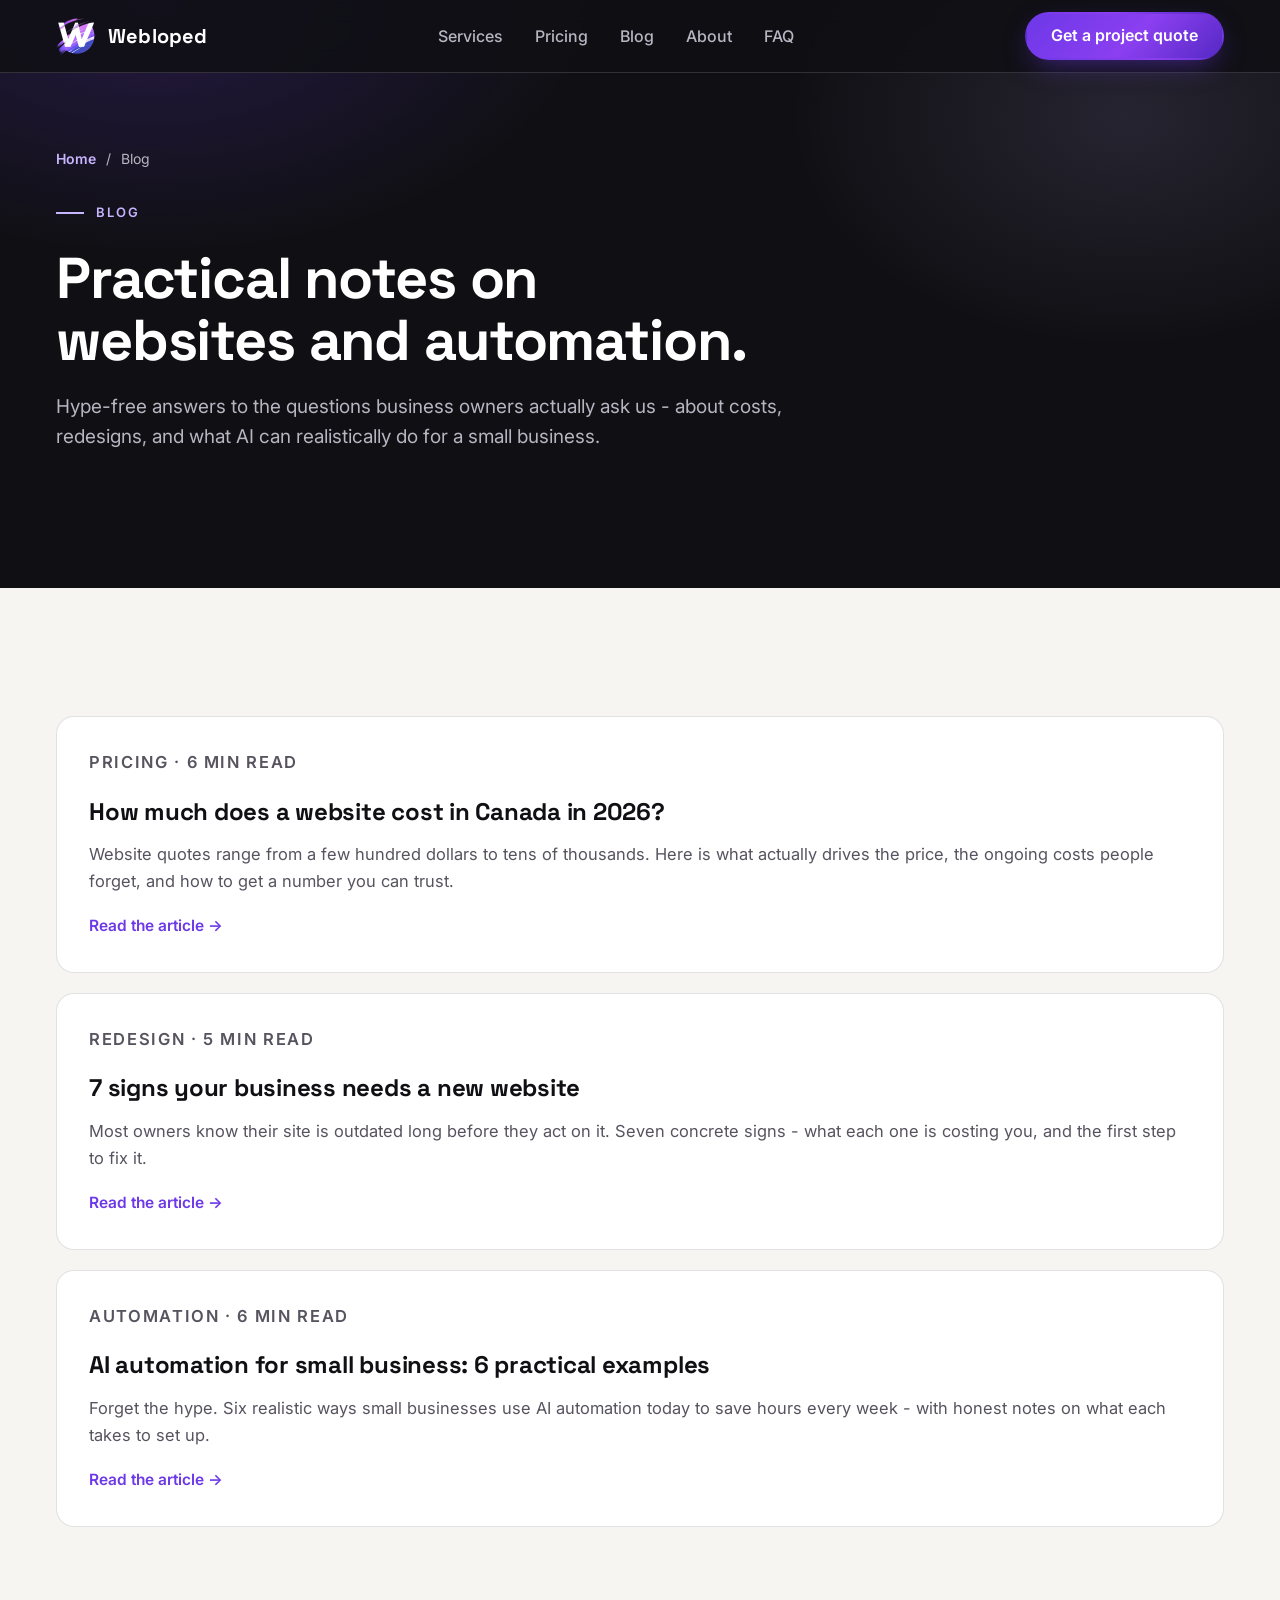
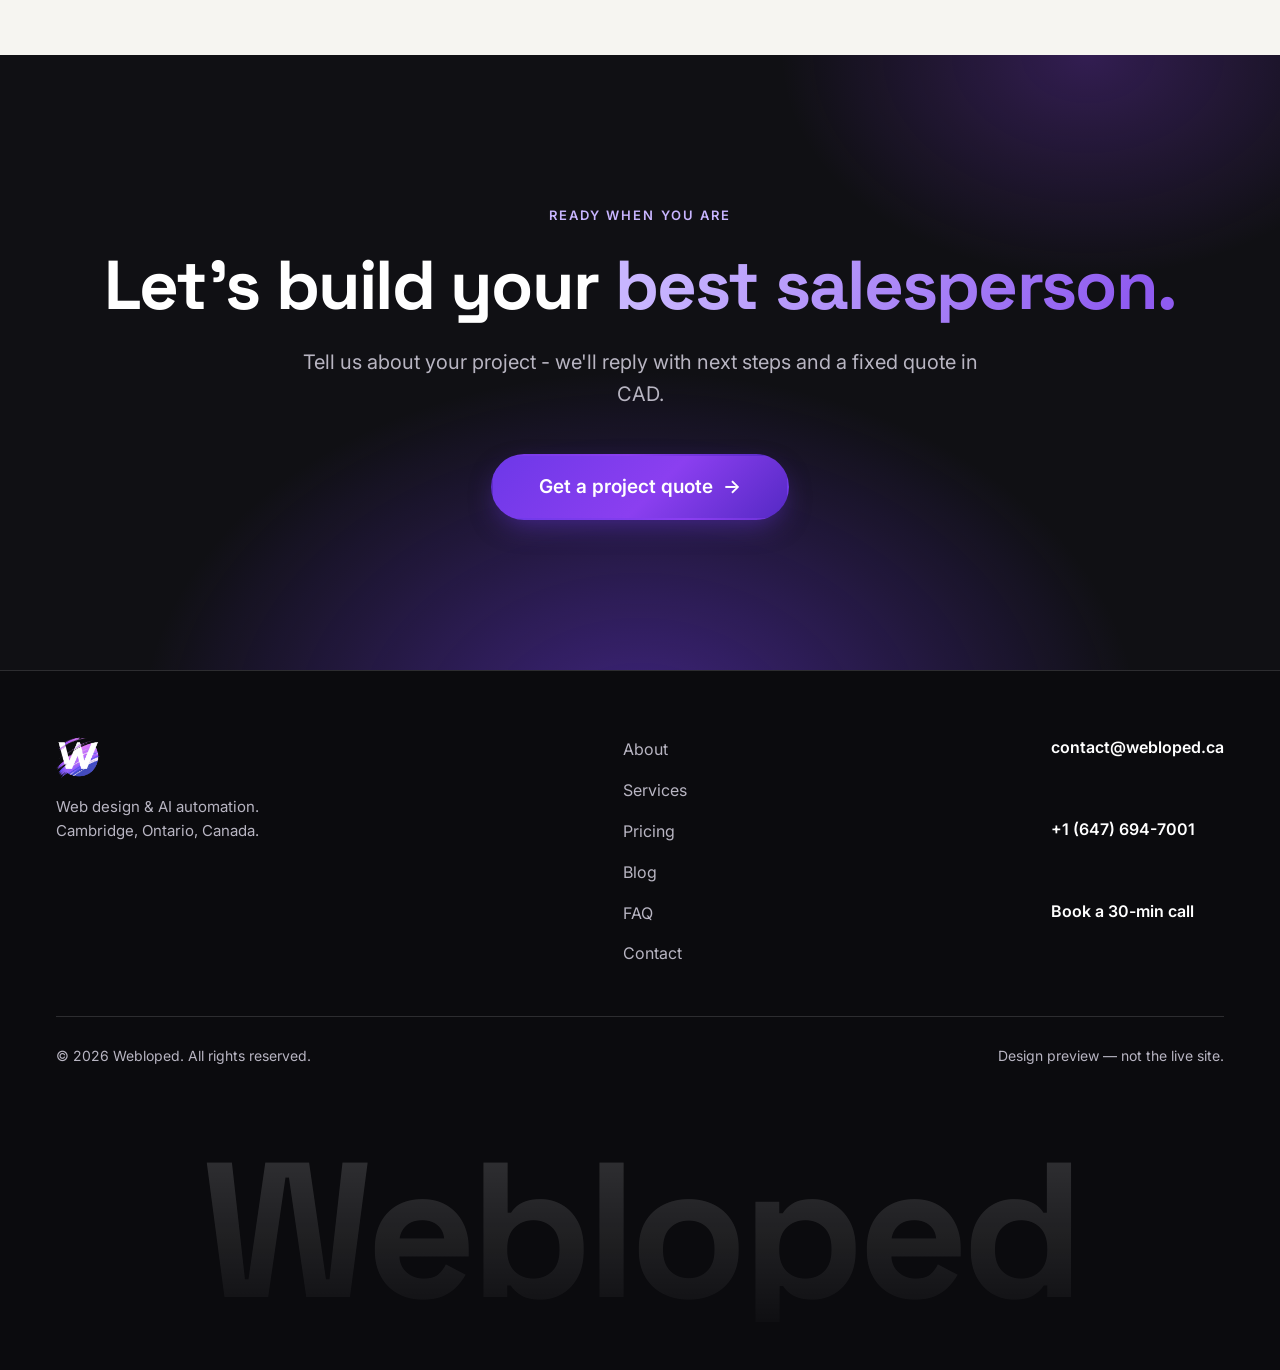
==== blog/index.html @ 127fbd19 "Stage 1: Lenis smooth scroll + vanilla parallax driver - Self-hosted Lenis 1.1.18 (autoRaf) for butt" ====
<!DOCTYPE html>
<html lang="en">
<head>
  <meta charset="UTF-8">
  <meta name="viewport" content="width=device-width, initial-scale=1.0">
  <meta name="robots" content="noindex">
  <title>Blog — practical notes on websites and automation | Webloped</title>
  <meta name="description" content="Practical, hype-free notes on websites, pricing, and AI automation for Canadian small businesses. From the team at Webloped.">
  <link rel="canonical" href="https://webloped.ca/blog/">
  <meta property="og:type" content="website">
  <meta property="og:site_name" content="Webloped">
  <meta property="og:title" content="Blog — practical notes on websites and automation | Webloped">
  <meta property="og:url" content="https://webloped.ca/blog/">
  <meta property="og:image" content="https://webloped.ca/assets/img/og-card.jpg">
  <link rel="icon" href="../assets/img/logo.png">
  <link rel="preconnect" href="https://fonts.googleapis.com">
  <link rel="preconnect" href="https://fonts.gstatic.com" crossorigin>
  <link href="https://fonts.googleapis.com/css2?family=Inter:wght@400;500;600;700&family=Space+Grotesk:wght@500;600;700&display=swap" rel="stylesheet">
  <link rel="stylesheet" href="../css/style.css">
</head>
<body>
  <a class="skip-link" href="#main">Skip to content</a>

  <header class="site-header on-dark">
    <div class="wrap header-inner">
      <a class="brand" href="../index.html" aria-label="Webloped — home">
        <img src="../assets/img/logo-w.png" alt="" width="40" height="40">
        <span class="brand-name">Webloped</span>
      </a>
      <nav class="site-nav" id="siteNav" aria-label="Primary">
        <ul>
          <li><a href="../services.html">Services</a></li>
          <li><a href="../pricing.html">Pricing</a></li>
          <li><a href="index.html" aria-current="page">Blog</a></li>
          <li><a href="../about.html">About</a></li>
          <li><a href="../index.html#faq">FAQ</a></li>
        </ul>
      </nav>
      <a class="btn btn-primary header-cta" href="../contact.html">Get a project quote</a>
      <button class="nav-toggle" id="navToggle" aria-expanded="false" aria-controls="siteNav" aria-label="Open menu">
        <svg width="22" height="16" viewBox="0 0 22 16" fill="none" aria-hidden="true">
          <path d="M1 1h20M1 8h20M1 15h20" stroke="currentColor" stroke-width="2" stroke-linecap="round"/>
        </svg>
      </button>
    </div>
  </header>

  <main id="main">
    <section class="page-hero on-dark" aria-labelledby="page-title">
      <div class="wrap">
        <nav class="case-crumb" aria-label="Breadcrumb">
          <a href="../index.html">Home</a>
          <span aria-hidden="true">/</span>
          <span aria-current="page">Blog</span>
        </nav>
        <div class="section-head">
          <p class="eyebrow">Blog</p>
          <h1 id="page-title">Practical notes on websites and automation.</h1>
          <p class="section-lede">Hype-free answers to the questions business owners actually ask us - about costs, redesigns, and what AI can realistically do for a small business.</p>
        </div>
      </div>
    </section>

    <section class="section" aria-label="Blog posts">
      <div class="wrap">
        <div class="post-list">
          <a class="post-card" href="how-much-does-a-website-cost-in-canada.html">
            <p class="post-meta">Pricing · 6 min read</p>
            <h2>How much does a website cost in Canada in 2026?</h2>
            <p>Website quotes range from a few hundred dollars to tens of thousands. Here is what actually drives the price, the ongoing costs people forget, and how to get a number you can trust.</p>
            <span class="read-more">Read the article <span aria-hidden="true">→</span></span>
          </a>
          <a class="post-card" href="signs-your-business-needs-new-website.html">
            <p class="post-meta">Redesign · 5 min read</p>
            <h2>7 signs your business needs a new website</h2>
            <p>Most owners know their site is outdated long before they act on it. Seven concrete signs - what each one is costing you, and the first step to fix it.</p>
            <span class="read-more">Read the article <span aria-hidden="true">→</span></span>
          </a>
          <a class="post-card" href="ai-automation-for-small-business.html">
            <p class="post-meta">Automation · 6 min read</p>
            <h2>AI automation for small business: 6 practical examples</h2>
            <p>Forget the hype. Six realistic ways small businesses use AI automation today to save hours every week - with honest notes on what each takes to set up.</p>
            <span class="read-more">Read the article <span aria-hidden="true">→</span></span>
          </a>
        </div>
      </div>
    </section>

    <section class="cta-band on-dark" aria-labelledby="cta-title">
      <div class="wrap cta-inner">
        <p class="eyebrow">Ready when you are</p>
        <h2 id="cta-title">Let's build your <span class="grad-text">best salesperson.</span></h2>
        <p class="cta-sub">Tell us about your project - we'll reply with next steps and a fixed quote in CAD.</p>
        <a class="btn btn-primary btn-lg" href="../contact.html">Get a project quote <span class="arrow" aria-hidden="true">→</span></a>
      </div>
    </section>
  </main>

  <footer class="site-footer on-dark">
    <div class="wrap">
      <div class="footer-grid">
        <div class="footer-brand">
          <img src="../assets/img/logo-w.png" alt="" width="44" height="44">
          <p>Web design &amp; AI automation.<br>Cambridge, Ontario, Canada.</p>
        </div>
        <nav class="footer-nav" aria-label="Footer">
          <ul>
            <li><a href="../about.html">About</a></li>
            <li><a href="../services.html">Services</a></li>
            <li><a href="../pricing.html">Pricing</a></li>
            <li><a href="index.html" aria-current="page">Blog</a></li>
            <li><a href="../index.html#faq">FAQ</a></li>
            <li><a href="../contact.html">Contact</a></li>
          </ul>
        </nav>
        <div class="footer-contact">
          <a href="mailto:contact@webloped.ca">contact@webloped.ca</a>
          <a href="tel:+16476947001">+1 (647) 694-7001</a>
          <a href="https://calendly.com/webloped/30min" target="_blank" rel="noopener">Book a 30-min call</a>
        </div>
      </div>
      <div class="footer-base">
        <span>© 2026 Webloped. All rights reserved.</span>
        <span>Design preview — not the live site.</span>
      </div>
      <p class="footer-word" aria-hidden="true">Webloped</p>
    </div>
  </footer>

  <script src="../js/main.js" defer></script>
</body>
</html>
---- css/style.css ----
/* Webloped v4 — Digital Workshop static foundation (Stage 2)
   Tokens: ink #101014, paper #F6F5F1, white #FFFFFF, violet #6D38E8,
   lilac #C8B5FF, muted-dark #B8B5C2, muted-light #57535F */

:root {
  --ink: #101014;
  --ink-2: #17171c;
  --paper: #F6F5F1;
  --paper-deep: #ECEAE3;
  --white: #FFFFFF;
  --violet: #6D38E8;
  --violet-deep: #5529c4;
  --lilac: #C8B5FF;
  --muted-dark: #B8B5C2;
  --muted-light: #57535F;
  --line-light: rgba(16, 16, 20, 0.12);
  --line-dark: rgba(255, 255, 255, 0.14);
  --font-display: "Space Grotesk", "Inter", system-ui, -apple-system, "Segoe UI", sans-serif;
  --font-body: "Inter", system-ui, -apple-system, "Segoe UI", sans-serif;
  --radius-media: 16px;
  --ease: 180ms ease;
}

*, *::before, *::after { box-sizing: border-box; }

html { scroll-behavior: smooth; }

/* ---------- Stage 1: Lenis smooth-scroll base ---------- */
html.lenis, html.lenis body { height: auto; }
.lenis.lenis-smooth { scroll-behavior: auto !important; }
.lenis.lenis-smooth [data-lenis-prevent] { overscroll-behavior: contain; }
.lenis.lenis-stopped { overflow: hidden; }
html.lenis-on { scroll-behavior: auto; }

body {
  margin: 0;
  font-family: var(--font-body);
  font-size: 18px;
  line-height: 1.6;
  color: var(--ink);
  background: var(--paper);
  -webkit-font-smoothing: antialiased;
}

img { max-width: 100%; height: auto; display: block; }

/* ---------- accessibility scaffolding ---------- */
.skip-link {
  position: absolute; left: 16px; top: -64px; z-index: 200;
  background: var(--violet); color: #fff; padding: 12px 20px;
  border-radius: 999px; text-decoration: none; font-weight: 600;
  transition: top var(--ease);
}
.skip-link:focus { top: 12px; }

:focus-visible {
  outline: 3px solid var(--violet);
  outline-offset: 3px;
  border-radius: 4px;
}
.on-dark :focus-visible, .on-dark:focus-visible {
  outline-color: var(--lilac);
}

@media (prefers-reduced-motion: reduce) {
  html { scroll-behavior: auto; }
  *, *::before, *::after { transition: none !important; }
}

/* ---------- layout primitives ---------- */
.wrap {
  max-width: 1280px;
  margin: 0 auto;
  padding-left: 56px;
  padding-right: 56px;
}
section { scroll-margin-top: 84px; }
.section { padding: 128px 0; }
.section-sm { padding: 96px 0; }

.eyebrow {
  font-size: 13px; font-weight: 600;
  letter-spacing: 0.16em; text-transform: uppercase;
  color: var(--violet); margin: 0 0 24px;
  display: flex; align-items: center; gap: 12px;
}
.eyebrow::before {
  content: ""; width: 28px; height: 2px; background: var(--violet); flex: none;
}
.on-dark .eyebrow { color: var(--lilac); }
.on-dark .eyebrow::before { background: var(--lilac); }

h1, h2, h3 { font-family: var(--font-display); margin: 0; text-wrap: balance; }
.section-title {
  font-size: clamp(2.1rem, 4.2vw, 3.4rem);
  line-height: 1.06; letter-spacing: -0.02em;
  margin: 0 0 24px; max-width: 16ch;
}
.section-lede {
  font-size: 19px; line-height: 1.6; margin: 0;
  max-width: 56ch; color: var(--muted-light);
}
.on-dark .section-lede { color: var(--muted-dark); }

.section-head { margin-bottom: 64px; max-width: 860px; }

/* ---------- buttons ---------- */
.btn {
  display: inline-flex; align-items: center; gap: 10px;
  font-family: var(--font-body); font-weight: 600; font-size: 17px;
  padding: 16px 32px; border-radius: 999px; text-decoration: none;
  border: 2px solid transparent; cursor: pointer;
  transition: background-color var(--ease), color var(--ease), border-color var(--ease);
  line-height: 1.2;
}
.btn-primary { background: var(--violet); color: #fff; }
.btn-primary:hover { background: var(--violet-deep); }
.btn-ghost { border-color: var(--line-dark); color: #fff; background: transparent; }
.btn-ghost:hover { border-color: var(--lilac); color: var(--lilac); }
.btn-ghost-light { border-color: var(--line-light); color: var(--ink); }
.btn-ghost-light:hover { border-color: var(--violet); color: var(--violet); }
.btn .arrow { transition: none; }

/* ---------- header ---------- */
.site-header {
  position: fixed; inset: 0 0 auto 0; z-index: 100;
  background: rgba(16, 16, 20, 0.86);
  -webkit-backdrop-filter: blur(12px); backdrop-filter: blur(12px);
  border-bottom: 1px solid var(--line-dark);
}
.header-inner {
  display: flex; align-items: center; justify-content: space-between;
  height: 72px; gap: 24px;
}
.brand { display: inline-flex; align-items: center; gap: 12px; text-decoration: none; }
.brand img { width: 40px; height: 40px; }
.brand-name { font-family: var(--font-display); font-weight: 700; font-size: 20px; color: #fff; letter-spacing: 0.01em; }

.site-nav ul {
  display: flex; gap: 32px; list-style: none; margin: 0; padding: 0;
}
.site-nav a {
  color: var(--muted-dark); text-decoration: none; font-size: 16px; font-weight: 500;
  transition: color var(--ease); padding: 8px 0;
}
.site-nav a:hover { color: #fff; }
.header-cta { padding: 12px 24px; font-size: 16px; }

.nav-toggle {
  display: none; background: none; border: 1px solid var(--line-dark);
  border-radius: 10px; padding: 10px 12px; cursor: pointer; color: #fff;
}
.nav-toggle svg { display: block; }

/* ---------- hero ---------- */
.hero {
  background: var(--ink); color: #fff;
  padding: 172px 0 128px; position: relative; overflow: hidden;
}
.hero-grid {
  display: grid; grid-template-columns: 7fr 5fr; gap: 64px; align-items: center;
}
.hero-eyebrow {
  font-size: 14px; font-weight: 600; letter-spacing: 0.14em; text-transform: uppercase;
  color: var(--lilac); margin: 0 0 28px;
}
.hero h1 {
  font-size: clamp(2.9rem, 6.2vw, 5.9rem);
  line-height: 1.0; letter-spacing: -0.025em; font-weight: 700;
  margin: 0 0 28px; color: #fff;
}
.hero h1 .accent { color: var(--lilac); }
.hero-sub {
  font-size: 20px; line-height: 1.6; color: var(--muted-dark);
  margin: 0 0 40px; max-width: 46ch;
}
.hero-ctas { display: flex; gap: 16px; flex-wrap: wrap; }
.hero-note {
  margin: 40px 0 0; font-size: 15px; color: var(--muted-dark);
  border-top: 1px solid var(--line-dark); padding-top: 24px; max-width: 52ch;
}

/* --- layered website poster (pure CSS, static, decorative) --- */
.assembly {
  perspective: 1400px; display: flex; justify-content: center;
  padding: 24px 0; min-height: 560px; align-items: center;
}
.assembly-stage {
  position: relative; width: 380px; height: 480px;
  transform-style: preserve-3d;
  transform: rotateX(52deg) rotateZ(-36deg);
}
.layer {
  position: absolute; inset: 0; border-radius: var(--radius-media);
  box-shadow: 0 34px 70px rgba(0, 0, 0, 0.5);
  border: 1px solid rgba(255, 255, 255, 0.09);
}
.layer-grid {
  background:
    repeating-linear-gradient(0deg, rgba(200,181,255,0.10) 0 1px, transparent 1px 32px),
    repeating-linear-gradient(90deg, rgba(200,181,255,0.10) 0 1px, transparent 1px 32px),
    #17171d;
  transform: translateZ(0px);
}
.layer-content { background: var(--paper); transform: translateZ(52px); padding: 30px 28px; }
.bar { border-radius: 6px; }
.bar-title { height: 22px; width: 62%; background: var(--ink); margin-bottom: 22px; }
.bar-line { height: 12px; background: #cfccc2; margin-bottom: 12px; }
.bar-line.short { width: 55%; }
.bar-row { display: flex; gap: 12px; margin-top: 26px; }
.bar-chip { height: 44px; flex: 1; background: #e2dfd6; border-radius: 10px; }
.layer-image {
  background: linear-gradient(135deg, var(--violet) 0%, #8f5bf0 55%, var(--lilac) 100%);
  transform: translateZ(104px);
}
.layer-image::after {
  content: ""; position: absolute; left: 34px; top: 34px; right: 34px; bottom: 34px;
  border-radius: 12px; border: 2px solid rgba(255,255,255,0.35);
}
.layer-ui { transform: translateZ(156px); background: transparent; border: none; box-shadow: none; }
.ui-card {
  position: absolute; background: rgba(255,255,255,0.96); border-radius: 12px;
  box-shadow: 0 18px 40px rgba(0,0,0,0.35);
}
.ui-card.a { left: 30px; top: 40px; width: 150px; height: 96px; transform: translateZ(18px); }
.ui-card.b { right: 26px; top: 170px; width: 170px; height: 110px; transform: translateZ(34px); }
.ui-pill {
  position: absolute; left: 44px; bottom: 52px; width: 150px; height: 46px;
  background: var(--violet); border-radius: 999px; transform: translateZ(52px);
  box-shadow: 0 14px 30px rgba(109, 56, 232, 0.55);
}
.signal {
  position: absolute; inset: -40px; transform: translateZ(210px);
  filter: drop-shadow(0 0 10px rgba(109, 56, 232, 0.9));
  pointer-events: none;
}
.assembly-caption {
  text-align: center; color: var(--muted-dark); font-size: 14px; margin: 8px 0 0;
}

/* ---------- selected work ---------- */
.work { background: var(--paper); }
.work-block {
  display: grid; grid-template-columns: 7fr 5fr; gap: 64px; align-items: center;
  padding: 64px 0; border-top: 1px solid var(--line-light);
}
.work-block:first-of-type { border-top: none; padding-top: 8px; }
.work-block.flip { grid-template-columns: 5fr 7fr; }
.work-block.flip .work-visual { order: 2; }

.work-visual {
  border-radius: var(--radius-media); overflow: hidden;
  min-height: 380px; display: flex; align-items: center; justify-content: center;
  text-align: center; padding: 48px;
}
.work-visual.placeholder {
  background: var(--paper-deep);
  border: 2px dashed rgba(109, 56, 232, 0.45);
}
.placeholder-tag {
  display: inline-block; font-size: 13px; font-weight: 700; letter-spacing: 0.14em;
  text-transform: uppercase; color: var(--violet);
  border: 1px solid var(--violet); border-radius: 999px; padding: 8px 18px; margin-bottom: 20px;
}
.work-visual.placeholder p { color: var(--muted-light); font-size: 17px; max-width: 34ch; margin: 0; }

.work-index {
  font-family: var(--font-display); font-size: 15px; font-weight: 700;
  letter-spacing: 0.12em; color: var(--violet); margin: 0 0 16px;
}
.work-block h3 {
  font-size: clamp(1.7rem, 2.6vw, 2.4rem); line-height: 1.12; letter-spacing: -0.015em;
  margin: 0 0 24px;
}
.case-schema { margin: 0; display: grid; gap: 18px; }
.case-schema > div { display: grid; grid-template-columns: 130px 1fr; gap: 16px; }
.case-schema dt { font-size: 13px; font-weight: 700; letter-spacing: 0.1em; text-transform: uppercase; color: var(--muted-light); padding-top: 4px; }
.case-schema dd { margin: 0; font-size: 17px; color: var(--ink); }
.case-schema dd.pending { color: var(--muted-light); font-style: italic; }

/* ---------- workshop (interactive 3D assembly — Stage 4) ---------- */
.workshop { background: var(--ink); color: #fff; }
.stage-list {
  display: grid; grid-template-columns: repeat(4, 1fr); gap: 32px;
  margin: 0; padding: 0; list-style: none; counter-reset: stage;
}
.stage {
  border-top: 2px solid var(--line-dark); padding-top: 28px;
  display: flex; flex-direction: column; gap: 14px;
}
.stage-num {
  font-family: var(--font-display); font-size: 15px; font-weight: 700;
  letter-spacing: 0.12em; color: var(--lilac);
}
.stage h3 { font-size: 1.45rem; letter-spacing: -0.01em; }
.stage p { margin: 0; color: var(--muted-dark); font-size: 16.5px; }
.stage-figure {
  margin-top: auto; padding-top: 20px;
  aspect-ratio: 4/3; border-radius: 12px;
  background: linear-gradient(160deg, #1d1d24 0%, #141419 100%);
  border: 1px solid var(--line-dark);
  display: flex; align-items: center; justify-content: center;
  color: var(--muted-dark); font-size: 14px; text-align: center; padding: 20px;
}

/* ---------- services ---------- */
.services { background: var(--paper); }
.service-groups { display: grid; grid-template-columns: repeat(3, 1fr); gap: 32px; }
.service-group {
  border-top: 2px solid var(--ink); padding-top: 28px;
  display: flex; flex-direction: column; gap: 8px;
}
.service-group h3 { font-size: 1.5rem; letter-spacing: -0.01em; margin-bottom: 8px; }
.service-media {
  overflow: hidden; border-radius: 12px; border: 1px solid var(--line-light);
  margin-bottom: 14px; aspect-ratio: 16 / 9;
  box-shadow: var(--shadow-card);
  transition: box-shadow 300ms ease;
}
.service-visual {
  width: 100%; height: 100%; object-fit: cover; display: block;
  scale: 1.16; /* headroom for the scrubbed parallax drift */
  transition: scale 500ms cubic-bezier(0.16, 0.7, 0.2, 1);
  will-change: transform;
}
.service-group > p { color: var(--muted-light); font-size: 16.5px; margin: 0 0 12px; }
.service-group ul { margin: 0; padding: 0; list-style: none; display: grid; gap: 12px; }
.service-group li {
  font-size: 16.5px; padding-left: 26px; position: relative; color: var(--ink);
}
.service-group li::before {
  content: ""; position: absolute; left: 0; top: 0.62em;
  width: 12px; height: 2px; background: var(--violet);
}

/* ---------- process ---------- */
.process { background: var(--white); border-top: 1px solid var(--line-light); border-bottom: 1px solid var(--line-light); }
.process-steps { display: grid; grid-template-columns: repeat(3, 1fr); gap: 32px; margin: 0; padding: 0; list-style: none; }
.process-step { padding: 32px; border: 1px solid var(--line-light); border-radius: var(--radius-media); background: var(--paper); }
.process-step .step-n {
  font-family: var(--font-display); font-weight: 700; font-size: 14px;
  letter-spacing: 0.14em; color: var(--violet); margin-bottom: 16px; display: block;
}
.process-step h3 { font-size: 1.4rem; margin-bottom: 12px; }
.process-step p { margin: 0 0 16px; color: var(--muted-light); font-size: 16.5px; }
.process-step ul { margin: 0; padding-left: 20px; color: var(--muted-light); font-size: 16px; display: grid; gap: 8px; }

/* ---------- people ---------- */
.people { background: var(--paper); }
.people-grid { display: grid; grid-template-columns: 1fr 1fr; gap: 32px; }
.person {
  display: grid; grid-template-columns: 200px 1fr; gap: 32px; align-items: center;
  background: var(--white); border: 1px solid var(--line-light);
  border-radius: var(--radius-media); padding: 32px;
}
.person img { border-radius: 12px; aspect-ratio: 4/5; object-fit: cover; width: 100%; }
.person h3 { font-size: 1.5rem; margin-bottom: 6px; }
.person .role { color: var(--violet); font-weight: 600; font-size: 16px; margin: 0 0 12px; }
.person p { color: var(--muted-light); font-size: 16.5px; margin: 0; }

/* ---------- investment & FAQ ---------- */
.invest { background: var(--white); border-top: 1px solid var(--line-light); }
.invest-card {
  background: var(--ink); color: #fff; border-radius: 20px;
  padding: 56px; display: grid; grid-template-columns: 1fr 1fr; gap: 48px; align-items: center;
  margin-bottom: 80px;
}
.invest-card h2 { font-size: clamp(1.6rem, 2.6vw, 2.2rem); letter-spacing: -0.015em; margin-bottom: 16px; }
.invest-card p { color: var(--muted-dark); margin: 0 0 28px; max-width: 44ch; }

.faq-list { display: grid; gap: 16px; max-width: 860px; }
.faq-list details {
  border: 1px solid var(--line-light); border-radius: 14px; background: var(--paper);
  padding: 0; overflow: hidden;
}
.faq-list summary {
  cursor: pointer; padding: 24px 28px; font-weight: 600; font-size: 18px;
  font-family: var(--font-display); list-style: none;
  display: flex; justify-content: space-between; align-items: center; gap: 16px;
}
.faq-list summary::-webkit-details-marker { display: none; }
.faq-list summary::after {
  content: "+"; font-size: 26px; font-weight: 400; color: var(--violet); flex: none;
  transition: transform var(--ease);
}
.faq-list details[open] summary::after { transform: rotate(45deg); }
.faq-list details .faq-a { padding: 0 28px 28px; color: var(--muted-light); font-size: 17px; max-width: 68ch; }
.faq-list details .faq-a p { margin: 0 0 12px; }
.faq-list details .faq-a p:last-child { margin-bottom: 0; }

/* ---------- contact ---------- */
.contact { background: var(--ink); color: #fff; }
.contact-grid { display: grid; grid-template-columns: 5fr 6fr; gap: 80px; align-items: start; }
.contact-rows { display: grid; gap: 0; margin-top: 40px; border-top: 1px solid var(--line-dark); }
.contact-row {
  display: flex; justify-content: space-between; align-items: center; gap: 24px;
  padding: 22px 0; border-bottom: 1px solid var(--line-dark); text-decoration: none;
}
.contact-row .label { color: var(--muted-dark); font-size: 15px; }
.contact-row .value { color: #fff; font-weight: 600; font-size: 18px; text-align: right; }
a.contact-row:hover .value { color: var(--lilac); }

.contact-form {
  background: var(--ink-2); border: 1px solid var(--line-dark);
  border-radius: 20px; padding: 48px;
}
.field { margin-bottom: 24px; }
.field label { display: block; font-weight: 600; font-size: 16px; margin-bottom: 10px; }
.field .opt { color: var(--muted-dark); font-weight: 400; }
.field input, .field textarea, .field select {
  width: 100%; background: var(--ink); border: 1px solid var(--line-dark);
  border-radius: 12px; color: #fff; font: inherit; font-size: 16.5px;
  padding: 14px 18px;
}
.field textarea { min-height: 140px; resize: vertical; }
.field select {
  appearance: none; -webkit-appearance: none;
  background-image: url("data:image/svg+xml;utf8,<svg xmlns='http://www.w3.org/2000/svg' width='14' height='9' viewBox='0 0 14 9'><path d='M1 1l6 6 6-6' fill='none' stroke='%23C8B5FF' stroke-width='2' stroke-linecap='round'/></svg>");
  background-repeat: no-repeat; background-position: right 18px center;
  padding-right: 48px; cursor: pointer;
}
.field input:focus, .field textarea:focus, .field select:focus {
  outline: 3px solid var(--lilac); outline-offset: 2px; border-color: var(--lilac);
}
.form-note { font-size: 15px; color: var(--muted-dark); margin: 20px 0 0; }
.form-note a { color: var(--lilac); }
.form-status { font-size: 15px; color: var(--lilac); margin: 16px 0 0; min-height: 1.5em; }
.form-errors {
  border: 2px solid #e05555; border-radius: 12px; padding: 18px 22px;
  margin-bottom: 24px; color: #fff; background: rgba(224, 85, 85, 0.08);
}
.form-errors strong { display: block; margin-bottom: 8px; }
.form-errors ul { margin: 0; padding-left: 20px; display: grid; gap: 6px; }
.form-errors a { color: #ffb3b3; }

/* ---------- footer ---------- */
.site-footer { background: #0b0b0e; color: var(--muted-dark); padding: 64px 0 40px; border-top: 1px solid var(--line-dark); }
.footer-grid { display: flex; justify-content: space-between; gap: 48px; flex-wrap: wrap; margin-bottom: 48px; }
.footer-brand img { width: 44px; height: 44px; margin-bottom: 16px; }
.footer-brand p { margin: 0; font-size: 15px; max-width: 30ch; }
.footer-nav ul { list-style: none; margin: 0; padding: 0; display: grid; gap: 12px; }
.footer-nav a { color: var(--muted-dark); text-decoration: none; font-size: 16px; }
.footer-nav a:hover { color: #fff; }
.footer-contact { display: grid; gap: 12px; font-size: 16px; }
.footer-contact a { color: #fff; text-decoration: none; font-weight: 600; }
.footer-contact a:hover { color: var(--lilac); }
.footer-base {
  border-top: 1px solid var(--line-dark); padding-top: 28px;
  display: flex; justify-content: space-between; gap: 16px; flex-wrap: wrap;
  font-size: 14px;
}

/* ---------- service strip (included-in-every-project) ---------- */
.service-strip {
  margin-top: 64px; border: 1px solid var(--line-light); border-radius: var(--radius-media);
  background: var(--white); padding: 48px; display: grid; grid-template-columns: 240px 1fr; gap: 48px;
}
.service-strip h3 { font-size: 1.35rem; letter-spacing: -0.01em; }
.service-strip ul { margin: 0; padding: 0; list-style: none; display: grid; gap: 20px; }
.service-strip li { font-size: 16.5px; color: var(--muted-light); max-width: 64ch; }
.service-strip li strong { color: var(--ink); }
.service-strip li::marker { content: none; }

/* ---------- work link under case schema ---------- */
.work-link { margin: 28px 0 0; font-size: 17px; font-weight: 600; }
.work-link a { color: var(--violet); text-decoration: none; border-bottom: 2px solid var(--lilac); padding-bottom: 2px; }
.work-link a:hover { color: var(--violet-deep); border-color: var(--violet-deep); }

/* ---------- case-study pages ---------- */
.draft-banner {
  background: #2a1d08; border: 1px solid #8a5a1a; color: #ffd98a;
  border-radius: 12px; padding: 16px 24px; font-size: 15.5px; margin-bottom: 40px;
}
.draft-banner strong { color: #fff; }
.case-hero { padding: 148px 0 72px; background: var(--ink); color: #fff; }
.case-hero h1 { font-size: clamp(2.2rem, 4.6vw, 3.8rem); line-height: 1.05; letter-spacing: -0.02em; margin: 0 0 20px; max-width: 20ch; }
.case-hero .section-lede { max-width: 62ch; }
.case-body { background: var(--paper); }
.case-grid { display: grid; grid-template-columns: 5fr 7fr; gap: 64px; }
.case-facts { display: grid; gap: 28px; align-content: start; }
.case-fact h2 { font-size: 1.15rem; letter-spacing: 0.02em; margin-bottom: 8px; }
.case-fact p { margin: 0; color: var(--muted-light); font-size: 17px; max-width: 52ch; }
.case-fact .pending { color: var(--muted-light); font-style: italic; }
.case-visual {
  border-radius: var(--radius-media); min-height: 420px; padding: 48px;
  display: flex; align-items: center; justify-content: center; text-align: center;
  background: var(--paper-deep); border: 2px dashed rgba(109, 56, 232, 0.45);
}
.case-visual p { color: var(--muted-light); font-size: 17px; max-width: 34ch; margin: 0; }
.case-nav { display: flex; justify-content: space-between; gap: 24px; margin-top: 72px; border-top: 1px solid var(--line-light); padding-top: 32px; flex-wrap: wrap; }
.case-nav a { color: var(--violet); font-weight: 600; text-decoration: none; font-size: 17px; }
.case-nav a:hover { color: var(--violet-deep); text-decoration: underline; }

/* ---------- responsive ---------- */
@media (max-width: 1100px) {
  .hero-grid { grid-template-columns: 1fr; gap: 48px; }
  .assembly { min-height: 420px; }
  .stage-list { grid-template-columns: 1fr 1fr; }
  .contact-grid { grid-template-columns: 1fr; gap: 56px; }
  .invest-card { grid-template-columns: 1fr; }
}
@media (max-width: 900px) {
  .site-nav {
    display: none; position: absolute; top: 72px; left: 0; right: 0;
    background: var(--ink); border-bottom: 1px solid var(--line-dark); padding: 16px 24px 28px;
  }
  .site-nav.open { display: block; }
  .site-nav ul { flex-direction: column; gap: 4px; }
  .site-nav a { display: block; padding: 12px 4px; font-size: 18px; }
  .nav-toggle { display: block; }
  .header-cta { display: none; }
  .work-block, .work-block.flip { grid-template-columns: 1fr; gap: 32px; }
  .work-block.flip .work-visual { order: 0; }
  .service-groups { grid-template-columns: 1fr; }
  .service-strip { grid-template-columns: 1fr; gap: 24px; padding: 32px 28px; }
  .process-steps { grid-template-columns: 1fr; }
  .people-grid { grid-template-columns: 1fr; }
  .case-grid { grid-template-columns: 1fr; gap: 48px; }
}
@media (max-width: 640px) {
  body { font-size: 16.5px; }
  .wrap { padding-left: 20px; padding-right: 20px; }
  .section { padding: 72px 0; }
  .hero { padding: 132px 0 72px; }
  .case-hero { padding: 124px 0 56px; }
  .hero-sub { font-size: 18px; }
  .hero-ctas .btn { width: 100%; justify-content: center; }
  .assembly { min-height: 430px; }
  .assembly-stage { width: 280px; height: 360px; }
  .stage-list { grid-template-columns: 1fr; }
  .person { grid-template-columns: 140px 1fr; gap: 20px; padding: 24px; }
  .invest-card { padding: 36px 28px; }
  .contact-form { padding: 32px 24px; }
  .case-schema > div { grid-template-columns: 1fr; gap: 4px; }
}

/* ---------- Stage 4: workshop assembly ----------
   CSS-3D-first website assembly, scroll-driven by a small vanilla driver.
   Progressive enhancement: the .assembly block stays hidden until JS
   confirms preserve-3d support; everyone else keeps the plain stage list. */
.assembly[hidden], .stage-list[hidden] { display: none !important; }

.assembly-track { position: relative; height: 340vh; }
.assembly-sticky {
  position: sticky; top: 0; height: 100vh; height: 100svh;
  display: flex; align-items: center; overflow: hidden;
}
.assembly-grid {
  display: grid; grid-template-columns: minmax(0, 1.08fr) minmax(0, 0.92fr);
  gap: 72px; align-items: center; width: 100%;
}

/* --- 3D viewport --- */
.assembly-viewport {
  position: relative; height: min(74vh, 660px); min-height: 430px;
  perspective: 1500px; display: flex; align-items: center; justify-content: center;
  border-radius: var(--radius-media); overflow: hidden;
  border: 1px solid var(--line-dark);
  background:
    radial-gradient(ellipse 62% 52% at 50% 56%, rgba(109, 56, 232, 0.16), transparent 70%),
    repeating-linear-gradient(0deg, rgba(200, 181, 255, 0.07) 0 1px, transparent 1px 44px),
    repeating-linear-gradient(90deg, rgba(200, 181, 255, 0.07) 0 1px, transparent 1px 44px),
    linear-gradient(160deg, #16161d, #0e0e13);
}
.a-tilt { transform-style: preserve-3d; will-change: transform; }
.a-sway { transform-style: preserve-3d; }
@media (prefers-reduced-motion: no-preference) {
  .a-sway { animation: aSway 8s ease-in-out infinite; }
}
@keyframes aSway { 0%, 100% { rotate: -2.5deg; } 50% { rotate: 2.5deg; } }
.a-stack {
  --ss: 1;
  position: relative; width: 400px; height: 500px;
  transform: scale(var(--ss)); transform-style: preserve-3d;
}
.a-layer {
  position: absolute; inset: 0; border-radius: 18px;
  transform-style: preserve-3d; backface-visibility: hidden;
  padding: 32px 30px; display: flex; flex-direction: column; gap: 13px;
  box-shadow: 0 30px 80px rgba(0, 0, 0, 0.45);
  will-change: transform, opacity;
}
.a-tag {
  font-family: var(--font-display); font-size: 12px; font-weight: 700;
  letter-spacing: 0.18em; text-transform: uppercase;
}

/* Layer 1: structure (blueprint) */
.a-l1 { background: linear-gradient(160deg, #17171f, #0f0f14); border: 1px solid rgba(200, 181, 255, 0.4); }
.a-l1 .a-tag { color: var(--lilac); }
.bp { display: block; border: 1.5px dashed rgba(200, 181, 255, 0.55); border-radius: 8px; }
.bp-head { height: 42px; }
.bp-hero { height: 118px; }
.bp-cols { display: flex; gap: 12px; }
.bp-cols i { flex: 1; height: 108px; border: 1.5px dashed rgba(200, 181, 255, 0.55); border-radius: 8px; }
.bp-foot { height: 32px; margin-top: auto; }

/* Layer 2: content (paper) */
.a-l2 { background: var(--paper); border: 1px solid rgba(16, 16, 20, 0.1); }
.a-l2 .a-tag { color: var(--violet-deep); }
.tx { display: block; border-radius: 6px; background: rgba(16, 16, 20, 0.16); height: 12px; }
.tx-h { height: 26px; background: var(--ink); border-radius: 8px; width: 88%; }
.tx-h2 { width: 62%; }
.tx-mid { width: 72%; }
.tx-q { height: 62px; margin-top: auto; background: rgba(109, 56, 232, 0.14); border-left: 4px solid var(--violet); border-radius: 0 8px 8px 0; }

/* Layer 3: imagery */
.a-l3 { background: linear-gradient(150deg, #241a52, #6d38e8 65%, #8f6bff); border: 1px solid rgba(255, 255, 255, 0.25); }
.a-l3 .a-tag { color: #fff; }
.im { display: block; }
.im-hero {
  height: 168px; border-radius: 12px; position: relative; overflow: hidden;
  background: linear-gradient(140deg, rgba(255, 255, 255, 0.35), rgba(255, 255, 255, 0.08));
  border: 1px solid rgba(255, 255, 255, 0.35);
}
.im-hero i { position: absolute; width: 120px; height: 120px; border-radius: 50%; background: rgba(255, 255, 255, 0.22); right: -32px; top: -32px; }
.im-row { display: flex; gap: 12px; }
.im-row i { flex: 1; height: 72px; border-radius: 10px; background: rgba(255, 255, 255, 0.15); border: 1px solid rgba(255, 255, 255, 0.25); }
.im-dev { margin-top: auto; position: relative; height: 118px; }
.d-desk { position: absolute; left: 0; bottom: 0; width: 196px; height: 116px; border: 2px solid rgba(255, 255, 255, 0.7); border-radius: 10px; background: rgba(16, 16, 20, 0.35); }
.d-mob { position: absolute; right: 22px; bottom: 0; width: 62px; height: 106px; border: 2px solid rgba(255, 255, 255, 0.7); border-radius: 12px; background: rgba(16, 16, 20, 0.45); }

/* Layer 4: interface + automation pulses */
.a-l4 { background: rgba(255, 255, 255, 0.96); border: 1px solid rgba(16, 16, 20, 0.08); }
.a-l4 .a-tag { color: var(--violet-deep); }
.ui { display: block; }
.ui-nav { display: flex; align-items: center; gap: 10px; background: var(--ink); border-radius: 999px; padding: 12px 18px; }
.ui-nav i { width: 34px; height: 8px; border-radius: 4px; background: rgba(255, 255, 255, 0.35); }
.ui-nav b { margin-left: auto; width: 72px; height: 24px; border-radius: 999px; background: linear-gradient(90deg, var(--violet), #7b27d8); }
.ui-cta { display: flex; gap: 12px; }
.ui-cta b { height: 44px; border-radius: 12px; background: linear-gradient(90deg, var(--violet), #7b27d8); flex: 1.2; }
.ui-cta b.ghost { background: transparent; border: 2px solid rgba(16, 16, 20, 0.2); flex: 1; }
.ui-chat { display: flex; flex-direction: column; gap: 8px; }
.ui-chat i { height: 28px; border-radius: 14px; background: rgba(109, 56, 232, 0.14); }
.ui-chat i:nth-child(1) { width: 75%; }
.ui-chat i:nth-child(2) { width: 55%; align-self: flex-end; background: rgba(16, 16, 20, 0.08); }
.ui-chat i:nth-child(3) { width: 65%; }
.ui-nodes { margin-top: auto; display: flex; gap: 16px; align-items: center; padding-top: 6px; }
.ui-nodes i { width: 15px; height: 15px; border-radius: 50%; background: var(--violet); box-shadow: 0 0 0 5px rgba(109, 56, 232, 0.16); }
@media (prefers-reduced-motion: no-preference) {
  .ui-nodes i { animation: nodePulse 2.4s ease-in-out infinite; }
  .ui-nodes i:nth-child(2) { animation-delay: 0.4s; }
  .ui-nodes i:nth-child(3) { animation-delay: 0.8s; }
}
@keyframes nodePulse { 0%, 100% { transform: scale(1); opacity: 1; } 50% { transform: scale(1.4); opacity: 0.6; } }

.a-glow {
  position: absolute; left: 50%; top: 64%; width: 440px; height: 170px;
  transform: translate(-50%, -50%); pointer-events: none; opacity: 0;
  background: radial-gradient(ellipse at center, rgba(109, 56, 232, 0.5), transparent 70%);
  filter: blur(32px);
}
.assembly-hint {
  position: absolute; bottom: 18px; left: 50%; transform: translateX(-50%);
  margin: 0; font-size: 13px; letter-spacing: 0.14em; text-transform: uppercase;
  color: var(--muted-dark); white-space: nowrap; transition: opacity 400ms ease;
}
.assembly-hint.is-done { opacity: 0; }

/* --- side: panels, controls, progress --- */
.assembly-side { display: flex; flex-direction: column; gap: 26px; min-width: 0; }
.a-panel:not(.is-active) { display: none; }
.a-stage-num {
  font-family: var(--font-display); font-size: 14px; font-weight: 700;
  letter-spacing: 0.14em; text-transform: uppercase; color: var(--lilac); margin: 0 0 10px;
}
.a-panel h3 { font-size: 2rem; letter-spacing: -0.01em; margin: 0 0 12px; }
.a-panel > p:last-child { color: var(--muted-dark); margin: 0; font-size: 17px; max-width: 44ch; }
@media (prefers-reduced-motion: no-preference) {
  .a-panel.is-active { animation: panelIn 320ms ease; }
}
@keyframes panelIn { from { opacity: 0; transform: translateY(14px); } to { opacity: 1; transform: none; } }

.assembly-controls { display: flex; flex-wrap: wrap; gap: 10px; }
.assembly-controls button {
  appearance: none; border: 1px solid var(--line-dark); background: transparent; color: #fff;
  border-radius: 999px; padding: 10px 18px 10px 12px; font: inherit; font-size: 15px; font-weight: 600;
  display: inline-flex; align-items: center; gap: 10px; cursor: pointer;
  transition: background var(--ease), border-color var(--ease), transform var(--ease);
}
.assembly-controls button:hover { border-color: var(--lilac); transform: translateY(-1px); }
.assembly-controls button[aria-current="true"] { background: var(--violet); border-color: var(--violet); }
.ac-num {
  width: 26px; height: 26px; border-radius: 50%; background: rgba(255, 255, 255, 0.14);
  display: inline-flex; align-items: center; justify-content: center; font-size: 13px;
}
.assembly-controls button[aria-current="true"] .ac-num { background: rgba(255, 255, 255, 0.25); }

.assembly-progress { height: 3px; background: rgba(255, 255, 255, 0.12); border-radius: 2px; overflow: hidden; }
.assembly-progress span { display: block; height: 100%; background: linear-gradient(90deg, var(--violet), var(--lilac)); transform: scaleX(0); transform-origin: 0 50%; }
.assembly-skip { color: var(--lilac); font-size: 15px; font-weight: 600; text-decoration: none; align-self: flex-start; }
.assembly-skip:hover { text-decoration: underline; }

/* --- reduced motion: static assembled scene, tab-style controls --- */
.assembly.is-reduced .assembly-track { height: auto; }
.assembly.is-reduced .assembly-sticky { position: static; height: auto; overflow: visible; padding: 24px 0; }
.assembly.is-reduced .assembly-hint { display: none; }
@media (prefers-reduced-motion: reduce) {
  .a-sway, .ui-nodes i, .a-panel.is-active { animation: none !important; }
}

/* --- responsive --- */
@media (max-width: 1100px) {
  .assembly-track { height: 300vh; }
  .assembly-grid { grid-template-columns: 1fr; gap: 36px; }
  .assembly-viewport { height: 50vh; min-height: 380px; }
  .a-stack { --ss: 0.8; }
  .a-panel h3 { font-size: 1.6rem; }
}
@media (max-width: 640px) {
  .a-stack { --ss: 0.52; }
  .assembly-viewport { height: 42vh; min-height: 300px; }
  .assembly-grid { gap: 28px; }
  .assembly-controls button { font-size: 14px; padding: 8px 14px 8px 10px; }
  .assembly-side { gap: 18px; }
  .assembly-hint { font-size: 11px; bottom: 12px; }
  .a-panel > p:last-child { font-size: 16px; }
}

/* ---------- Stage 5: motion polish, scroll reveals, page transitions ----------
   Same rules as Stage 4: transform/opacity only, vanilla JS, no libraries.
   Everything below is progressive enhancement:
   - CSS entrance/ambient animation is gated behind prefers-reduced-motion: no-preference,
     so reduced-motion visitors get a calm static page.
   - Scroll reveals only apply when JS adds .rv (class .js on <html>), so no-JS
     visitors always see full content. */

/* --- header deepens once scrolled --- */
.site-header.is-scrolled {
  background: rgba(16, 16, 20, 0.96);
  box-shadow: 0 10px 30px rgba(0, 0, 0, 0.35);
}

/* --- hero entrance: staggered, plays once on load --- */
@media (prefers-reduced-motion: no-preference) {
  .hero-copy > * { animation: heroIn 720ms cubic-bezier(0.2, 0.7, 0.2, 1) backwards; }
  .hero-copy > :nth-child(1) { animation-delay: 40ms; }
  .hero-copy > :nth-child(2) { animation-delay: 130ms; }
  .hero-copy > :nth-child(3) { animation-delay: 220ms; }
  .hero-copy > :nth-child(4) { animation-delay: 310ms; }
  .hero-copy > :nth-child(5) { animation-delay: 400ms; }
  .hero-visual { animation: heroIn 720ms cubic-bezier(0.2, 0.7, 0.2, 1) backwards; animation-delay: 280ms; }
}
@keyframes heroIn {
  from { opacity: 0; transform: translateY(28px); }
}

/* --- hero poster: gentle continuous life --- */
@media (prefers-reduced-motion: no-preference) {
  .hero .assembly-stage { animation: posterDrift 16s ease-in-out infinite; }
  .hero .signal path {
    stroke-dasharray: 920; stroke-dashoffset: 920;
    animation: signalDraw 6s ease-in-out infinite;
  }
  .hero .signal circle {
    transform-box: fill-box; transform-origin: center;
    animation: signalPulse 6s ease-in-out infinite;
  }
}
@keyframes posterDrift {
  0%, 100% { transform: rotateX(calc(52deg + var(--tx, 0deg))) rotateZ(calc(-36deg + var(--tz, 0deg))); }
  50% { transform: rotateX(calc(47deg + var(--tx, 0deg))) rotateZ(calc(-31deg + var(--tz, 0deg))) translateZ(18px); }
}
@keyframes signalDraw {
  0% { stroke-dashoffset: 920; opacity: 0; }
  12% { opacity: 1; }
  55% { stroke-dashoffset: 0; opacity: 1; }
  78% { stroke-dashoffset: 0; opacity: 1; }
  100% { stroke-dashoffset: -920; opacity: 0; }
}
@keyframes signalPulse {
  0%, 100% { transform: scale(1); opacity: 1; }
  50% { transform: scale(1.5); opacity: 0.65; }
}

/* --- scroll reveals (JS adds .rv; .in when the element enters view) --- */
.js .rv {
  opacity: 0; translate: 0 30px;
  transition: opacity 700ms ease, translate 700ms ease;
  transition-delay: var(--rd, 0ms);
}
.js .rv.in { opacity: 1; translate: 0 0; }
@media (prefers-reduced-motion: reduce) {
  .js .rv { opacity: 1; translate: none; transition: none; }
}

/* --- page transition veil (cross-page link fade) --- */
.veil {
  position: fixed; inset: 0; z-index: 400; background: var(--ink);
  opacity: 0; pointer-events: none; transition: opacity 200ms ease;
}
.veil.is-on { opacity: 1; pointer-events: auto; }

/* ================= Stage 8 — Elevation =================
   Cinematic hero, depth/hover systems, CTA band, refined details.
   Vanilla only. All motion gated behind no-preference. */

:root {
  --shadow-card: 0 2px 6px rgba(16, 16, 20, 0.06), 0 18px 44px -18px rgba(16, 16, 20, 0.22);
  --shadow-lift: 0 4px 10px rgba(16, 16, 20, 0.08), 0 28px 60px -20px rgba(109, 56, 232, 0.35);
  --grad-brand: linear-gradient(135deg, #6D38E8 0%, #8b3ff0 55%, #5529c4 100%);
  --grad-text: linear-gradient(120deg, #C8B5FF 10%, #8f5bf0 90%);
}

.grad-text {
  background: var(--grad-text);
  -webkit-background-clip: text; background-clip: text;
  color: transparent;
}

/* ---------- buttons: depth, gradient, shine ---------- */
.btn {
  transition: background-color var(--ease), color var(--ease), border-color var(--ease),
    transform 220ms ease, box-shadow 220ms ease;
}
.btn:hover { transform: translateY(-2px); }
.btn:active { transform: translateY(0); }
.btn-primary {
  background: var(--grad-brand);
  box-shadow: 0 10px 28px -8px rgba(109, 56, 232, 0.55);
  position: relative; overflow: hidden; isolation: isolate;
}
.btn-primary:hover { background: var(--grad-brand); box-shadow: 0 16px 38px -8px rgba(109, 56, 232, 0.7); }
.btn-primary::after {
  content: ""; position: absolute; inset: 0; z-index: -1;
  background: linear-gradient(105deg, transparent 40%, rgba(255, 255, 255, 0.35) 50%, transparent 60%);
  transform: translateX(-120%);
}
.btn-primary:hover::after { transform: translateX(120%); transition: transform 700ms ease; }
.btn-lg { padding: 20px 46px; font-size: 19px; }

/* ---------- hero 2.0 ---------- */
.hero { min-height: 100svh; display: flex; align-items: center; }
.hero .wrap { position: relative; z-index: 1; width: 100%; }
.hero-fx { position: absolute; inset: 0; width: 100%; height: 100%; z-index: 0; }
.hero-orbs { position: absolute; inset: 0; z-index: 0; overflow: hidden; pointer-events: none; }
.hero-orbs span { position: absolute; border-radius: 50%; filter: blur(110px); }
.hero-orbs span:nth-child(1) {
  width: 560px; height: 560px; background: rgba(109, 56, 232, 0.38);
  top: -180px; right: -140px; animation: drift-a 18s ease-in-out infinite alternate;
}
.hero-orbs span:nth-child(2) {
  width: 440px; height: 440px; background: rgba(139, 63, 240, 0.28);
  bottom: -160px; left: -120px; animation: drift-b 24s ease-in-out infinite alternate;
}
.hero-orbs span:nth-child(3) {
  width: 320px; height: 320px; background: rgba(200, 181, 255, 0.16);
  top: 38%; left: 44%; animation: drift-a 28s ease-in-out infinite alternate-reverse;
}
@keyframes drift-a { to { transform: translate(-70px, 50px) scale(1.12); } }
@keyframes drift-b { to { transform: translate(60px, -60px) scale(1.06); } }

.hero-eyebrow {
  display: inline-flex; align-items: center; gap: 10px;
  border: 1px solid var(--line-dark); border-radius: 999px;
  padding: 10px 20px; font-size: 13px;
  background: rgba(255, 255, 255, 0.04);
  backdrop-filter: blur(6px); -webkit-backdrop-filter: blur(6px);
}
.pulse {
  width: 8px; height: 8px; border-radius: 50%; background: #18d26e; flex: none;
  box-shadow: 0 0 0 0 rgba(24, 210, 110, 0.5);
  animation: pulse 2.2s ease-out infinite;
}
@keyframes pulse {
  70% { box-shadow: 0 0 0 12px rgba(24, 210, 110, 0); }
  100% { box-shadow: 0 0 0 0 rgba(24, 210, 110, 0); }
}

.hero h1 { font-size: clamp(3rem, 6.6vw, 6.2rem); }

.scroll-cue {
  position: absolute; bottom: 30px; left: 50%; transform: translateX(-50%);
  width: 26px; height: 44px; border: 2px solid rgba(255, 255, 255, 0.28);
  border-radius: 999px; z-index: 1;
  transition: border-color var(--ease);
}
.scroll-cue:hover { border-color: var(--lilac); }
.scroll-cue span {
  position: absolute; top: 8px; left: 50%; width: 4px; height: 9px;
  margin-left: -2px; border-radius: 4px; background: var(--lilac);
  animation: cue-drop 1.9s ease-in-out infinite;
}
@keyframes cue-drop {
  0% { transform: translateY(0); opacity: 1; }
  70% { transform: translateY(15px); opacity: 0; }
  100% { transform: translateY(0); opacity: 0; }
}

/* hero poster: gentle float + glow */
.hero-visual .assembly {
  animation: floaty 7s ease-in-out infinite;
  filter: drop-shadow(0 30px 60px rgba(109, 56, 232, 0.35));
}
@keyframes floaty {
  0%, 100% { transform: translateY(0); }
  50% { transform: translateY(-14px); }
}

/* kinetic headline: word-by-word rise (JS splits [data-kinetic]) */
@media (prefers-reduced-motion: no-preference) {
  .js [data-kinetic] .w {
    display: inline-block; overflow: hidden; vertical-align: bottom;
    padding-bottom: 0.09em; margin-bottom: -0.09em;
  }
  .js [data-kinetic] .wi {
    display: inline-block; transform: translateY(112%);
    animation: rise-in 0.9s cubic-bezier(0.16, 0.7, 0.2, 1) forwards;
    animation-delay: var(--wd, 0ms);
  }
  @keyframes rise-in { to { transform: translateY(0); } }
}

/* ---------- CTA band ---------- */
.cta-band {
  position: relative; overflow: hidden; text-align: center;
  padding: 150px 0;
  background:
    radial-gradient(60% 90% at 50% 110%, rgba(109, 56, 232, 0.5), transparent 65%),
    radial-gradient(40% 60% at 85% 0%, rgba(139, 63, 240, 0.28), transparent 60%),
    var(--ink);
}
.cta-band .eyebrow { justify-content: center; }
.cta-band .eyebrow::before { display: none; }
.cta-band h2 {
  font-size: clamp(2.4rem, 5.4vw, 4.4rem);
  line-height: 1.04; letter-spacing: -0.025em;
  margin: 0 0 24px; color: #fff; text-wrap: balance;
}
.cta-sub {
  font-size: 20px; color: var(--muted-dark);
  margin: 0 0 44px; max-width: 52ch; margin-left: auto; margin-right: auto;
}

/* ---------- depth & hover systems ---------- */
.service-group { transition: transform 260ms ease; }
.service-group:hover { transform: translateY(-6px); }
/* Hover zoom uses the independent `scale` property so it composes with the
   scroll parallax (transform) instead of fighting it. */
.service-group:hover .service-media { box-shadow: var(--shadow-lift); }
.service-group:hover .service-visual { scale: 1.22; }

.work-block { transition: transform 260ms ease; }
.work-block:hover { transform: translateY(-4px); }
.work-visual.placeholder {
  position: relative; overflow: hidden;
  background:
    radial-gradient(120% 100% at 12% 8%, rgba(109, 56, 232, 0.42), transparent 58%),
    radial-gradient(110% 90% at 88% 95%, rgba(200, 181, 255, 0.3), transparent 55%),
    linear-gradient(160deg, #1d1d26 0%, #101014 70%);
  border: 1px dashed rgba(200, 181, 255, 0.45);
  box-shadow: var(--shadow-card);
}
.work-visual.placeholder::before {
  content: ""; position: absolute; inset: 0;
  background-image:
    linear-gradient(rgba(200, 181, 255, 0.07) 1px, transparent 1px),
    linear-gradient(90deg, rgba(200, 181, 255, 0.07) 1px, transparent 1px);
  background-size: 44px 44px;
  mask-image: radial-gradient(80% 80% at 50% 50%, black, transparent);
  -webkit-mask-image: radial-gradient(80% 80% at 50% 50%, black, transparent);
}

.person { transition: transform 260ms ease; }
.person:hover { transform: translateY(-6px); }
.person img {
  transition: transform 500ms cubic-bezier(0.16, 0.7, 0.2, 1), box-shadow 300ms ease;
  box-shadow: var(--shadow-card);
}
.person:hover img { transform: scale(1.02); box-shadow: var(--shadow-lift); }

.invest-card { transition: transform 260ms ease, box-shadow 260ms ease; }
.invest-card:hover { transform: translateY(-4px); box-shadow: var(--shadow-lift); }

.contact-row { transition: transform 200ms ease, border-color var(--ease); }
.contact-row:hover { transform: translateX(6px); border-color: var(--lilac); }

.step-n {
  font-family: var(--font-display); font-weight: 700;
  font-size: clamp(3rem, 4.5vw, 4rem); line-height: 1;
  background: var(--grad-text);
  -webkit-background-clip: text; background-clip: text; color: transparent;
}

/* ---------- footer wordmark ---------- */
.footer-word {
  font-family: var(--font-display); font-weight: 700;
  font-size: clamp(4rem, 15vw, 13rem); line-height: 0.95;
  letter-spacing: -0.035em; text-align: center;
  margin: 72px 0 8px; user-select: none;
  background: linear-gradient(180deg, rgba(255, 255, 255, 0.16), rgba(255, 255, 255, 0.02));
  -webkit-background-clip: text; background-clip: text; color: transparent;
}

/* ---------- reduced motion: stillness ---------- */
@media (prefers-reduced-motion: reduce) {
  .hero-orbs span, .hero-visual .assembly, .pulse, .scroll-cue span { animation: none !important; }
  .btn:hover, .service-group:hover, .work-block:hover, .person:hover,
  .invest-card:hover, .contact-row:hover { transform: none; }
  .btn-primary::after { display: none; }
}

/* ---------- responsive tightening ---------- */
@media (max-width: 900px) {
  .hero { padding: 150px 0 110px; }
  .cta-band { padding: 110px 0; }
}
@media (max-width: 640px) {
  .hero { min-height: 100svh; padding: 140px 0 100px; }
  .hero h1 { font-size: clamp(2.6rem, 11vw, 3.4rem); }
  .scroll-cue { display: none; }
  .cta-band { padding: 90px 0; }
  .footer-word { margin-top: 48px; }
}

/* ================= v4 polish — Stage 2: hero elevation =================
   Load veil, gradient headline accent, poster lighting (aura + ground
   shadow + rim light), and cursor-follow tilt on the poster.
   Vanilla only; everything gated behind no-preference. */

/* Load veil: covers first paint, lifts to reveal the entrance. */
.veiled .veil { opacity: 1; pointer-events: auto; }

/* Headline accent: gradient instead of flat lilac. */
.hero h1 .accent {
  background: linear-gradient(115deg, #d9c8ff 5%, #a47fff 55%, #8f5bf0 95%);
  -webkit-background-clip: text; background-clip: text;
  color: transparent;
}

/* Poster lighting: violet aura behind the stack, soft ground shadow. */
.hero-visual { position: relative; }
.hero-visual::before {
  content: ""; position: absolute; inset: -12% -20%;
  background: radial-gradient(48% 48% at 50% 42%, rgba(109, 56, 232, 0.38), transparent 70%);
  filter: blur(28px); pointer-events: none;
}
.hero-visual::after {
  content: ""; position: absolute; left: 14%; right: 14%; bottom: 2%; height: 70px;
  background: radial-gradient(50% 50% at 50% 50%, rgba(0, 0, 0, 0.6), transparent 70%);
  filter: blur(20px); pointer-events: none;
}
/* Rim light on the poster layers. */
.hero .layer {
  box-shadow: 0 34px 70px rgba(0, 0, 0, 0.5), inset 0 1px 0 rgba(255, 255, 255, 0.14);
}
.hero .layer-ui { box-shadow: none; }

@media (prefers-reduced-motion: reduce) {
  .veiled .veil { opacity: 0; }
}

/* ================= Stage 3 — Section craft =================
   One signature refinement per section. CSS-first, transform/opacity-led,
   integrated with the existing .rv/.in reveal system. Vanilla only. */

:root { --ease-out: cubic-bezier(0.16, 0.7, 0.2, 1); }

/* --- section-head cascade: eyebrow, title, lede arrive in sequence --- */
.js .section-head.rv { opacity: 1; translate: none; transition: none; }
.js .section-head.rv > * {
  opacity: 0; translate: 0 26px;
  transition: opacity 700ms ease, translate 700ms ease;
  transition-delay: var(--rd, 0ms);
}
.js .section-head.rv.in > * { opacity: 1; translate: 0 0; }
.js .section-head.rv > :nth-child(2) { transition-delay: calc(var(--rd, 0ms) + 90ms); }
.js .section-head.rv > :nth-child(3) { transition-delay: calc(var(--rd, 0ms) + 180ms); }

/* --- services: violet sweep across the top rule, marker stretch, media tint --- */
.service-group { position: relative; }
.service-group::after {
  content: ""; position: absolute; top: -2px; left: 0; right: 0; height: 2px;
  background: var(--grad-brand); transform: scaleX(0); transform-origin: left center;
  transition: transform 450ms var(--ease-out);
}
.service-group:hover::after, .service-group:focus-within::after { transform: scaleX(1); }
.service-group li::before { transition: width 300ms ease, background 300ms ease; }
.service-group:hover li::before, .service-group:focus-within li::before { width: 20px; }
.service-media { position: relative; }
.service-media::after {
  content: ""; position: absolute; inset: 0; pointer-events: none;
  background: linear-gradient(160deg, rgba(109, 56, 232, 0.22), transparent 55%);
  opacity: 0; transition: opacity 400ms ease;
}
.service-group:hover .service-media::after { opacity: 1; }

/* --- work: index rule line, arrow nudge, placeholder sheen on reveal --- */
.work-index { display: flex; align-items: center; gap: 16px; }
.work-index::after { content: ""; flex: 1; height: 1px; background: var(--line-light); }
.work-link a span { display: inline-block; transition: translate 250ms ease; }
.work-link a:hover span, .work-link a:focus-visible span { translate: 5px 0; }

/* --- process: pill badges, connector arrows, card lift --- */
.process-step {
  position: relative;
  transition: transform 260ms ease, box-shadow 300ms ease, border-color 300ms ease;
}
.process-step:hover, .process-step:focus-within {
  transform: translateY(-6px);
  border-color: rgba(109, 56, 232, 0.4);
  box-shadow: var(--shadow-lift);
}
.process-step .step-n {
  display: inline-block; padding: 7px 16px; border-radius: 999px;
  border: 1px solid rgba(109, 56, 232, 0.45); background: rgba(109, 56, 232, 0.08);
  margin-bottom: 20px;
}
@media (min-width: 901px) {
  .process-step:not(:last-child)::after {
    content: "\2192"; position: absolute; right: -30px; top: 40px; z-index: 1;
    width: 28px; text-align: center; color: var(--violet); font-size: 20px;
  }
}

/* --- people: portrait colour treatment, card lift, role underline --- */
.person { transition: transform 260ms ease, box-shadow 300ms ease; }
.person:hover, .person:focus-within { transform: translateY(-6px); box-shadow: var(--shadow-lift); }
.person img { filter: saturate(0.82) contrast(1.02); transition: filter 500ms ease; }
.person:hover img, .person:focus-within img { filter: saturate(1.05) contrast(1); }
.person .role { display: inline-block; position: relative; }
.person .role::after {
  content: ""; position: absolute; left: 0; bottom: -4px; height: 2px; width: 100%;
  background: var(--grad-brand); transform: scaleX(0); transform-origin: left center;
  transition: transform 400ms var(--ease-out);
}
.person:hover .role::after, .person:focus-within .role::after { transform: scaleX(1); }

/* --- faq: smooth open/close, hover states, open card emphasis --- */
.faq-list details { transition: border-color 300ms ease, box-shadow 300ms ease; }
.faq-list details[open] { border-color: rgba(109, 56, 232, 0.4); box-shadow: var(--shadow-card); }
.faq-list summary { transition: background 250ms ease; border-radius: 14px; }
.faq-list details[open] summary { border-radius: 14px 14px 0 0; }
.faq-list summary:hover { background: rgba(109, 56, 232, 0.06); }
.faq-list details .faq-a {
  display: grid; grid-template-rows: 0fr; padding: 0;
  transition: grid-template-rows 480ms var(--ease-out);
}
.faq-list details[open] .faq-a { grid-template-rows: 1fr; }
.faq-list details .faq-a > * { overflow: hidden; min-height: 0; }
.faq-list details .faq-a > p { padding-left: 28px; padding-right: 28px; }
.faq-list details .faq-a > p:last-child { padding-bottom: 28px; }

/* --- investment card: hairline glow + corner aura --- */
.invest-card { position: relative; overflow: hidden; }
.invest-card::before {
  content: ""; position: absolute; top: 0; left: 56px; right: 56px; height: 1px;
  background: linear-gradient(90deg, transparent, rgba(200, 181, 255, 0.55), transparent);
}
.invest-card::after {
  content: ""; position: absolute; top: -140px; right: -100px;
  width: 340px; height: 340px; pointer-events: none;
  background: radial-gradient(closest-side, rgba(109, 56, 232, 0.28), transparent);
}

/* --- service strip: check-circle markers --- */
.service-strip li { position: relative; padding-left: 34px; }
.service-strip li::before {
  content: "\2713"; position: absolute; left: 0; top: 1px;
  width: 22px; height: 22px; border-radius: 50%;
  background: rgba(109, 56, 232, 0.1); color: var(--violet);
  font-size: 13px; font-weight: 700;
  display: flex; align-items: center; justify-content: center;
}

/* --- contact rows: hover wash, sliding value --- */
.contact-row { transition: background 250ms ease; }
.contact-row .value { transition: translate 250ms ease, color 250ms ease; }
a.contact-row:hover { background: rgba(200, 181, 255, 0.06); }
a.contact-row:hover .value, a.contact-row:focus-visible .value { translate: 4px 0; }

/* --- form fields: focus lift --- */
.field label { transition: color 250ms ease; }
.field input, .field textarea, .field select {
  transition: border-color 250ms ease, background 250ms ease;
}
.field input:focus, .field textarea:focus, .field select:focus {
  background: #141419; border-color: var(--violet);
}
.field:focus-within label { color: var(--lilac); }

/* --- workshop controls: active stage gets the brand gradient --- */
.assembly-controls button[aria-current="true"] {
  background: var(--grad-brand); border-color: transparent;
  box-shadow: 0 6px 20px -6px rgba(109, 56, 232, 0.55);
}

/* --- motion-gated flourishes --- */
@media (prefers-reduced-motion: no-preference) {
  /* one-shot sheen sweep across the work placeholder when it reveals */
  .js .work-block.in .work-visual.placeholder::after {
    content: ""; position: absolute; inset: -20%; pointer-events: none;
    background: linear-gradient(105deg, transparent 42%, rgba(200, 181, 255, 0.16) 50%, transparent 58%);
    transform: translateX(-60%);
    animation: sheenSweep 1.6s cubic-bezier(0.4, 0, 0.2, 1) 0.35s 1 both;
  }
  @keyframes sheenSweep { to { transform: translateX(60%); } }
}
@media (prefers-reduced-motion: reduce) {
  .js .section-head.rv > * { opacity: 1; translate: none; transition: none; }
  .faq-list details .faq-a { transition: none; }
}

/* ================= Stage 4 — Fine detail + performance =================
   Case-study pages elevated to the homepage standard, selection styling,
   404 page, and the placeholder sheen generalized to any revealed ancestor. */

/* --- case hero: ambient glow, breadcrumb --- */
.case-hero { position: relative; overflow: hidden; }
.case-hero::before {
  content: ""; position: absolute; inset: 0; pointer-events: none;
  background:
    radial-gradient(720px 420px at 12% 0%, rgba(109, 56, 232, 0.22), transparent 60%),
    radial-gradient(560px 380px at 88% 20%, rgba(200, 181, 255, 0.12), transparent 60%);
}
.case-hero .wrap { position: relative; }
.case-crumb { display: flex; align-items: center; gap: 10px; font-size: 14px; margin-bottom: 32px; color: var(--muted-dark); }
.case-crumb a { color: var(--lilac); text-decoration: none; font-weight: 600; }
.case-crumb a:hover { text-decoration: underline; }
.case-crumb [aria-current] { color: var(--muted-dark); }
.case-hero .section-head { max-width: 920px; }
.case-hero .eyebrow { color: var(--lilac); }
.case-hero .eyebrow::before { background: var(--lilac); }
.case-hero h1 { color: #fff; }
.case-hero .section-lede { color: var(--muted-dark); }

/* --- fact cards --- */
.case-facts { display: grid; gap: 16px; align-content: start; }
.case-fact {
  position: relative; border: 1px solid var(--line-light); border-radius: 16px;
  background: var(--white); padding: 24px 24px 24px 76px;
  transition: transform 260ms ease, box-shadow 300ms ease, border-color 300ms ease;
}
.case-fact:hover { transform: translateY(-4px); box-shadow: var(--shadow-card); border-color: rgba(109, 56, 232, 0.35); }
.case-fact .fact-n {
  position: absolute; left: 26px; top: 28px;
  font-family: var(--font-display); font-weight: 700; font-size: 15px; color: var(--violet);
}
.case-fact h2 { font-size: 1.05rem; margin: 0 0 6px; }
.case-fact p { margin: 0; color: var(--muted-light); font-size: 16.5px; }
.case-fact.is-pending { border-style: dashed; background: transparent; }
.case-fact.is-pending:hover { border-color: rgba(109, 56, 232, 0.5); }
.case-fact.is-pending p { font-style: italic; }

/* --- case nav arrow nudge --- */
.case-nav a span[aria-hidden] { display: inline-block; transition: translate 250ms ease; }
.case-nav a:first-child:hover span[aria-hidden] { translate: -4px 0; }
.case-nav a:last-child:hover span[aria-hidden] { translate: 4px 0; }

/* --- text selection --- */
::selection { background: var(--violet); color: #fff; }

/* --- 404 --- */
.not-found { min-height: 72vh; display: flex; align-items: center; background: var(--ink); color: #fff; position: relative; overflow: hidden; }
.not-found::before {
  content: ""; position: absolute; inset: 0; pointer-events: none;
  background: radial-gradient(680px 400px at 50% 30%, rgba(109, 56, 232, 0.22), transparent 65%);
}
.not-found .wrap { position: relative; text-align: center; max-width: 640px; }
.not-found .eyebrow { justify-content: center; }
.not-found .eyebrow::before { display: none; }
.not-found h1 { font-size: clamp(3rem, 9vw, 5.5rem); letter-spacing: -0.03em; margin: 0 0 16px; }
.not-found h1 .grad-text { display: inline-block; white-space: nowrap; }
.not-found p { color: var(--muted-dark); font-size: 18px; margin: 0 0 32px; }

/* --- sheen generalized: any revealed placeholder, homepage or case pages --- */
@media (prefers-reduced-motion: no-preference) {
  .js .in.work-visual.placeholder::after,
  .js .in .work-visual.placeholder::after {
    content: ""; position: absolute; inset: -20%; pointer-events: none;
    background: linear-gradient(105deg, transparent 42%, rgba(200, 181, 255, 0.16) 50%, transparent 58%);
    transform: translateX(-60%);
    animation: sheenSweep 1.6s cubic-bezier(0.4, 0, 0.2, 1) 0.35s 1 both;
  }
}

/* ================= Content pages (blog, pricing, services, about, contact) ================= */

/* --- page hero: same ambient language as case-hero, wider headline measure --- */
.page-hero { position: relative; overflow: hidden; padding: 148px 0 72px; background: var(--ink); color: #fff; }
.page-hero::before {
  content: ""; position: absolute; inset: 0; pointer-events: none;
  background:
    radial-gradient(720px 420px at 12% 0%, rgba(109, 56, 232, 0.22), transparent 60%),
    radial-gradient(560px 380px at 88% 20%, rgba(200, 181, 255, 0.12), transparent 60%);
}
.page-hero .wrap { position: relative; }
.page-hero .section-head { max-width: 920px; }
.page-hero .eyebrow { color: var(--lilac); }
.page-hero .eyebrow::before { background: var(--lilac); }
.page-hero h1 {
  color: #fff; font-size: clamp(2.2rem, 4.6vw, 3.6rem); line-height: 1.08;
  letter-spacing: -0.02em; margin: 0 0 20px; max-width: 26ch;
}
.page-hero .section-lede { color: var(--muted-dark); max-width: 62ch; }

/* --- long-form article typography --- */
.prose { max-width: 740px; }
.prose h2 { font-size: clamp(1.4rem, 2.4vw, 1.9rem); letter-spacing: -0.01em; margin: 2.4em 0 0.7em; }
.prose h2:first-child { margin-top: 0; }
.prose h3 { font-size: 1.2rem; margin: 1.8em 0 0.6em; }
.prose p, .prose li { font-size: 17.5px; line-height: 1.75; color: var(--muted-light); }
.prose p + p { margin-top: 1.1em; }
.prose ul, .prose ol { margin: 1.2em 0; padding-left: 1.4em; display: grid; gap: 0.55em; }
.prose a { color: var(--violet); font-weight: 600; text-decoration-thickness: 1px; text-underline-offset: 3px; }
.prose a:hover { color: var(--violet-deep); }
.prose strong { color: var(--ink); }

/* --- blog index cards --- */
.post-list { display: grid; gap: 20px; }
.post-card {
  display: block; text-decoration: none; background: var(--white);
  border: 1px solid var(--line-light); border-radius: 18px; padding: 32px;
  transition: transform 260ms ease, box-shadow 300ms ease, border-color 300ms ease;
}
.post-card:hover { transform: translateY(-4px); box-shadow: var(--shadow-card); border-color: rgba(109, 56, 232, 0.35); }
.post-card h2 { color: var(--ink); font-size: 1.5rem; letter-spacing: -0.01em; margin: 0 0 10px; }
.post-card p { color: var(--muted-light); font-size: 16.5px; line-height: 1.65; margin: 0 0 16px; }
.post-meta { font-size: 13px; font-weight: 600; letter-spacing: 0.1em; text-transform: uppercase; color: var(--violet); }
.post-card .read-more { color: var(--violet); font-weight: 600; font-size: 15.5px; }
.post-card .read-more span { display: inline-block; transition: translate 250ms ease; }
.post-card:hover .read-more span { translate: 4px 0; }

/* --- pricing plan cards --- */
.plan-grid { display: grid; gap: 20px; grid-template-columns: repeat(auto-fit, minmax(300px, 1fr)); align-items: stretch; }
.plan-card {
  position: relative; background: var(--white); border: 1px solid var(--line-light);
  border-radius: 20px; padding: 36px; display: flex; flex-direction: column;
  transition: transform 260ms ease, box-shadow 300ms ease, border-color 300ms ease;
}
.plan-card:hover { transform: translateY(-4px); box-shadow: var(--shadow-card); }
.plan-card.featured { border: 2px solid var(--violet); box-shadow: var(--shadow-lift); }
.plan-flag {
  position: absolute; top: -14px; left: 36px; background: var(--violet); color: #fff;
  font-size: 12.5px; font-weight: 700; letter-spacing: 0.08em; text-transform: uppercase;
  padding: 6px 14px; border-radius: 999px;
}
.plan-card h2 { font-size: 1.35rem; margin: 0 0 8px; }
.plan-card .plan-desc { color: var(--muted-light); font-size: 16px; margin: 0 0 20px; }
.plan-price { font-family: var(--font-display); font-weight: 700; font-size: 3rem; letter-spacing: -0.02em; color: var(--ink); line-height: 1; }
.plan-price small { font-family: var(--font-body); font-weight: 500; font-size: 1rem; letter-spacing: 0; color: var(--muted-light); }
.plan-card ul { list-style: none; padding: 0; margin: 26px 0 30px; display: grid; gap: 12px; }
.plan-card li { position: relative; padding-left: 34px; font-size: 16px; color: var(--muted-light); }
.plan-card li::before {
  content: "\2713"; position: absolute; left: 0; top: 1px;
  width: 22px; height: 22px; border-radius: 50%;
  background: rgba(109, 56, 232, 0.1); color: var(--violet);
  font-size: 13px; font-weight: 700;
  display: flex; align-items: center; justify-content: center;
}
.plan-card li strong { color: var(--ink); }
.plan-card .btn { margin-top: auto; }

/* --- maintenance banner on homepage --- */
.care-banner {
  margin-top: 48px; border-radius: 22px; padding: 40px;
  background: linear-gradient(160deg, #1d1d26 0%, #101014 70%);
  border: 1px solid rgba(200, 181, 255, 0.25);
  display: grid; gap: 24px; grid-template-columns: 1fr auto; align-items: center;
  position: relative; overflow: hidden;
}
.care-banner::before {
  content: ""; position: absolute; inset: 0; pointer-events: none;
  background: radial-gradient(120% 100% at 12% 8%, rgba(109, 56, 232, 0.42), transparent 58%);
}
.care-banner > * { position: relative; }
.care-banner h3 { color: #fff; font-size: 1.6rem; letter-spacing: -0.01em; margin: 0 0 10px; }
.care-banner h3 .grad-text { display: inline-block; }
.care-banner p { color: var(--muted-dark); font-size: 16.5px; margin: 0; max-width: 56ch; }
.care-banner p strong { color: #fff; }
@media (max-width: 720px) {
  .care-banner { grid-template-columns: 1fr; padding: 32px 26px; }
}

/* --- detail rows (services page) --- */
.detail-block { border-top: 1px solid var(--line-light); padding: 56px 0; }
.detail-block:first-of-type { border-top: 0; padding-top: 8px; }
.detail-grid { display: grid; grid-template-columns: 1fr 1fr; gap: 48px; align-items: start; }
.detail-grid h2 { font-size: clamp(1.6rem, 3vw, 2.2rem); letter-spacing: -0.02em; margin: 0 0 14px; }
.detail-grid .detail-lede { font-size: 18px; color: var(--muted-light); line-height: 1.7; margin: 0 0 24px; }
.detail-list { list-style: none; padding: 0; margin: 0; display: grid; gap: 14px; }
.detail-list li { position: relative; padding-left: 34px; font-size: 16.5px; color: var(--muted-light); }
.detail-list li::before {
  content: "\2713"; position: absolute; left: 0; top: 1px;
  width: 22px; height: 22px; border-radius: 50%;
  background: rgba(109, 56, 232, 0.1); color: var(--violet);
  font-size: 13px; font-weight: 700;
  display: flex; align-items: center; justify-content: center;
}
.detail-list li strong { color: var(--ink); display: block; }
@media (max-width: 820px) { .detail-grid { grid-template-columns: 1fr; gap: 28px; } }

/* --- steps (how quoting works) --- */
.steps { display: grid; gap: 16px; counter-reset: step; }
.step {
  position: relative; background: var(--white); border: 1px solid var(--line-light);
  border-radius: 16px; padding: 26px 26px 26px 84px;
}
.step::before {
  counter-increment: step; content: counter(step, decimal-leading-zero);
  position: absolute; left: 28px; top: 28px;
  font-family: var(--font-display); font-weight: 700; font-size: 15px; color: var(--violet);
}
.step h3 { margin: 0 0 8px; font-size: 1.15rem; }
.step p { margin: 0; color: var(--muted-light); font-size: 16.5px; line-height: 1.65; }

/* --- team cards (about page) --- */
.team-grid { display: grid; gap: 20px; grid-template-columns: repeat(auto-fit, minmax(300px, 1fr)); }
.team-card {
  background: var(--white); border: 1px solid var(--line-light); border-radius: 20px;
  overflow: hidden; transition: transform 260ms ease, box-shadow 300ms ease;
}
.team-card:hover { transform: translateY(-4px); box-shadow: var(--shadow-card); }
.team-card img { width: 100%; height: 320px; object-fit: cover; display: block; }
.team-card .team-body { padding: 28px; }
.team-card h2 { font-size: 1.35rem; margin: 0 0 4px; }
.team-card .team-role { color: var(--violet); font-weight: 600; font-size: 15px; margin: 0 0 12px; }
.team-card p:last-child { color: var(--muted-light); font-size: 16px; line-height: 1.7; margin: 0; }
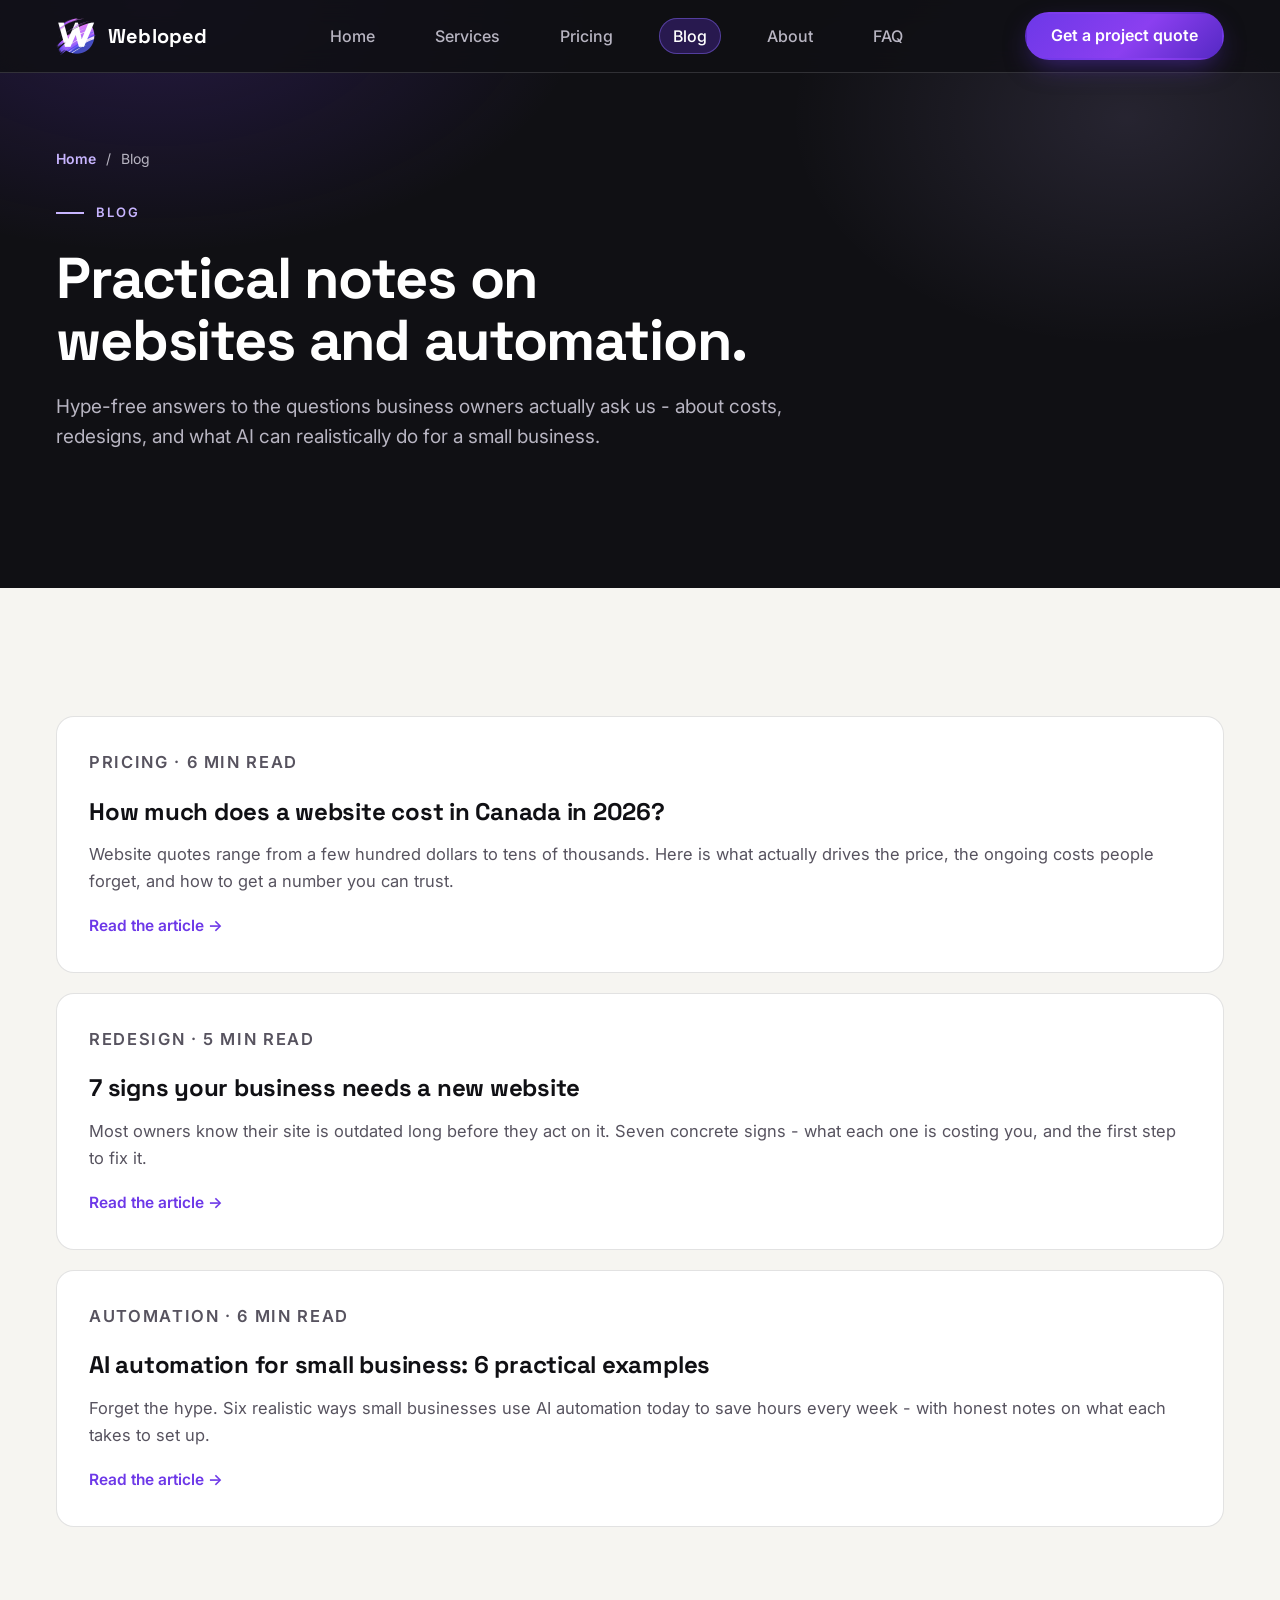
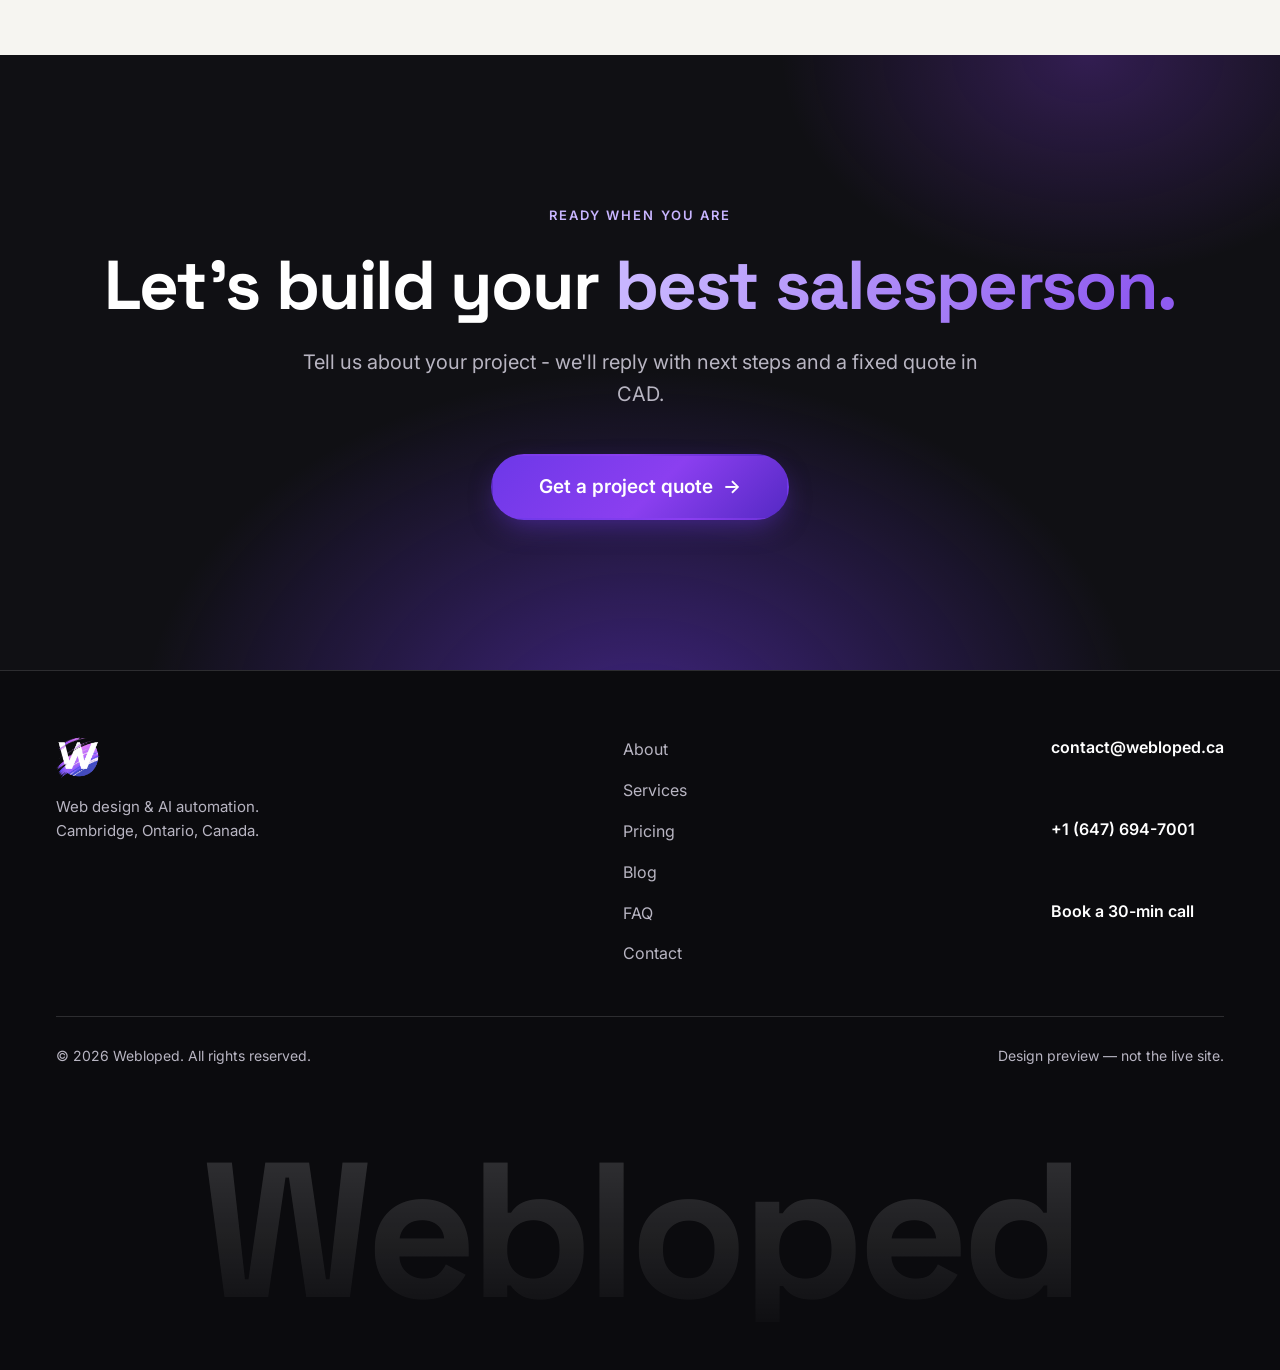
==== commit 0b607c26: "Stage 1: Lenis smooth scroll + vanilla parallax driver - Self-hosted Lenis 1.1.18 (autoRaf) for butt" ====
--- a/blog/index.html
+++ b/blog/index.html
@@ -29,6 +29,7 @@
       </a>
       <nav class="site-nav" id="siteNav" aria-label="Primary">
         <ul>
+          <li><a href="../index.html">Home</a></li>
           <li><a href="../services.html">Services</a></li>
           <li><a href="../pricing.html">Pricing</a></li>
           <li><a href="index.html" aria-current="page">Blog</a></li>
--- a/css/style.css
+++ b/css/style.css
@@ -141,9 +141,17 @@
 }
 .site-nav a {
   color: var(--muted-dark); text-decoration: none; font-size: 16px; font-weight: 500;
-  transition: color var(--ease); padding: 8px 0;
+  transition: color var(--ease), background-color var(--ease); padding: 8px 14px;
 }
 .site-nav a:hover { color: #fff; }
+/* Current page: unmistakable pill highlight so visitors always know where they are. */
+.site-nav a[aria-current="page"] {
+  color: #fff; background: rgba(109, 56, 232, 0.28);
+  border-radius: 999px; box-shadow: inset 0 0 0 1px rgba(139, 109, 255, 0.45);
+}
+/* Mobile menu CTA: a clone of the header CTA is injected by JS (see main.js).
+   Hidden on desktop; shown as a full-width button when the mobile menu opens. */
+.site-nav .nav-cta { display: none; }
 .header-cta { padding: 12px 24px; font-size: 16px; }
 
 .nav-toggle {
@@ -506,7 +514,9 @@
   }
   .site-nav.open { display: block; }
   .site-nav ul { flex-direction: column; gap: 4px; }
-  .site-nav a { display: block; padding: 12px 4px; font-size: 18px; }
+  .site-nav a { display: block; padding: 12px 14px; font-size: 18px; }
+  .site-nav a[aria-current="page"] { border-radius: 12px; }
+  .site-nav.open .nav-cta { display: block; margin: 16px 4px 8px; text-align: center; }
   .nav-toggle { display: block; }
   .header-cta { display: none; }
   .work-block, .work-block.flip { grid-template-columns: 1fr; gap: 32px; }
